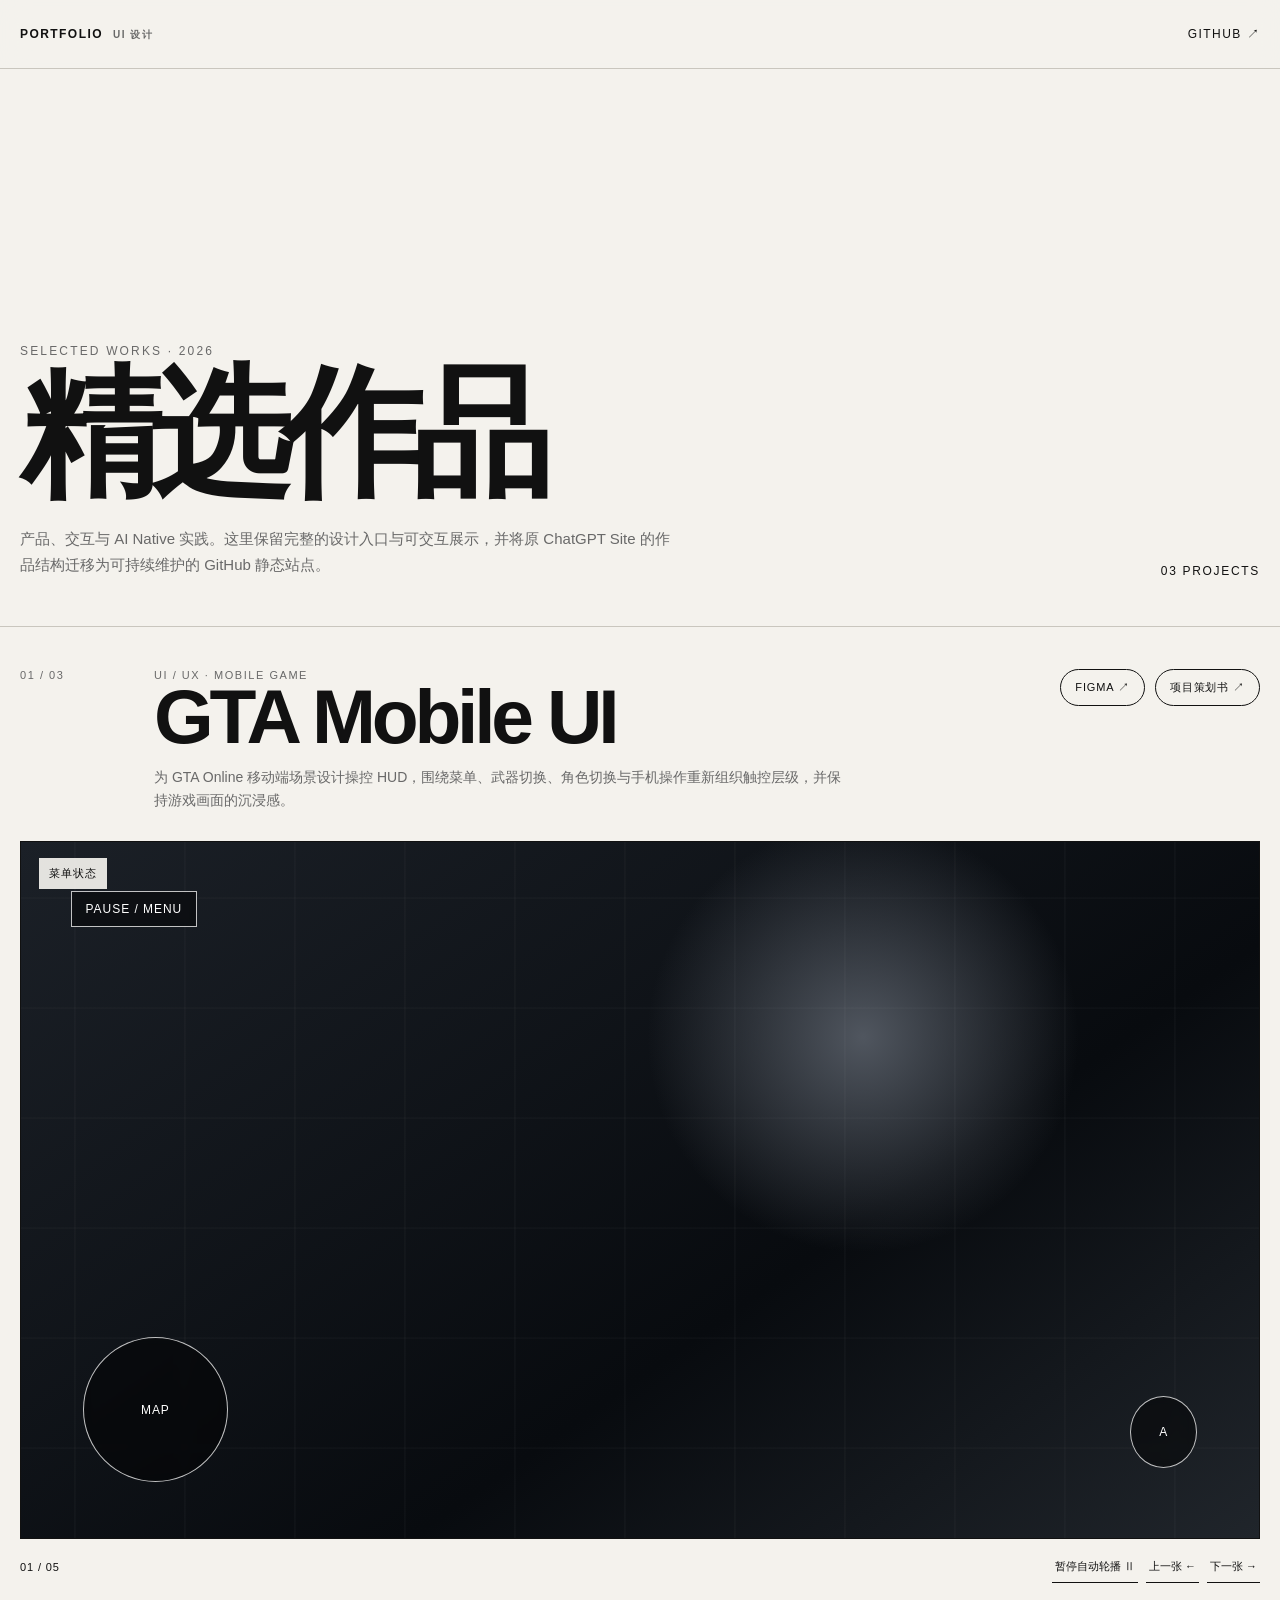
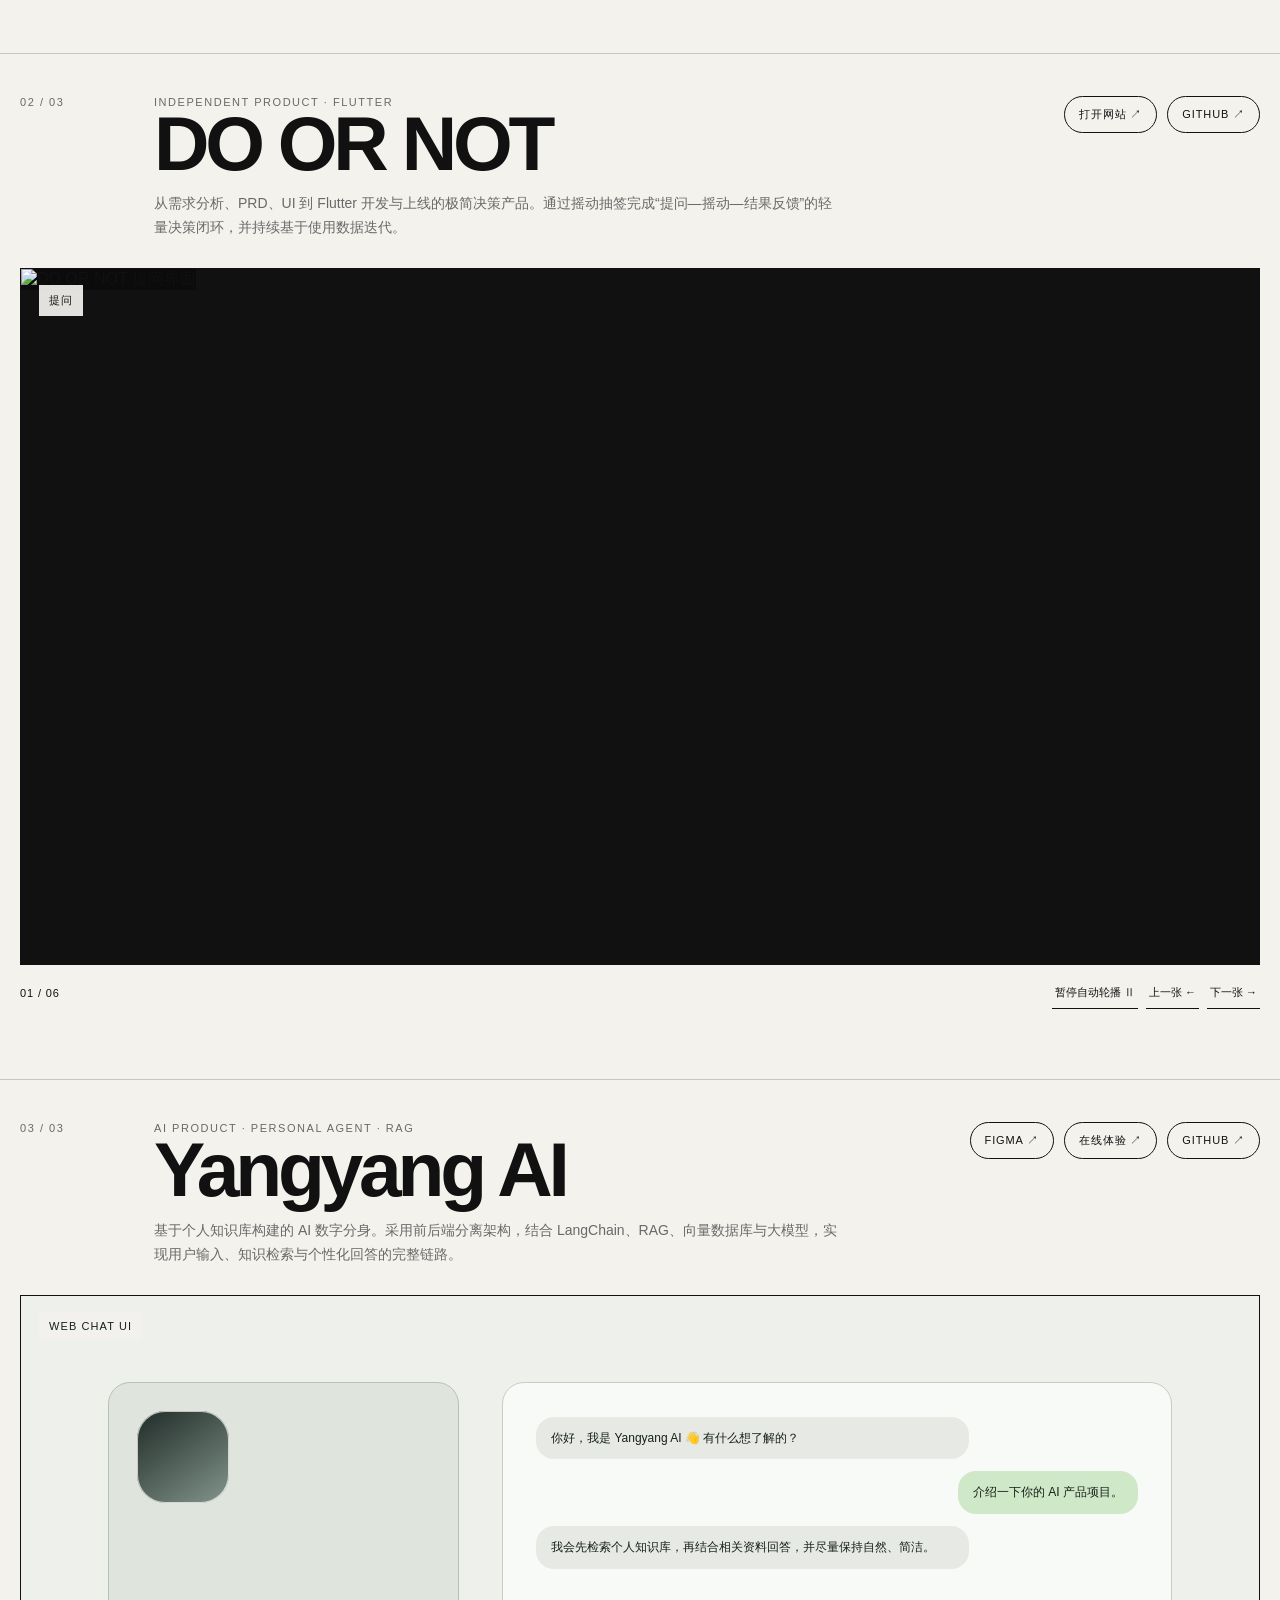
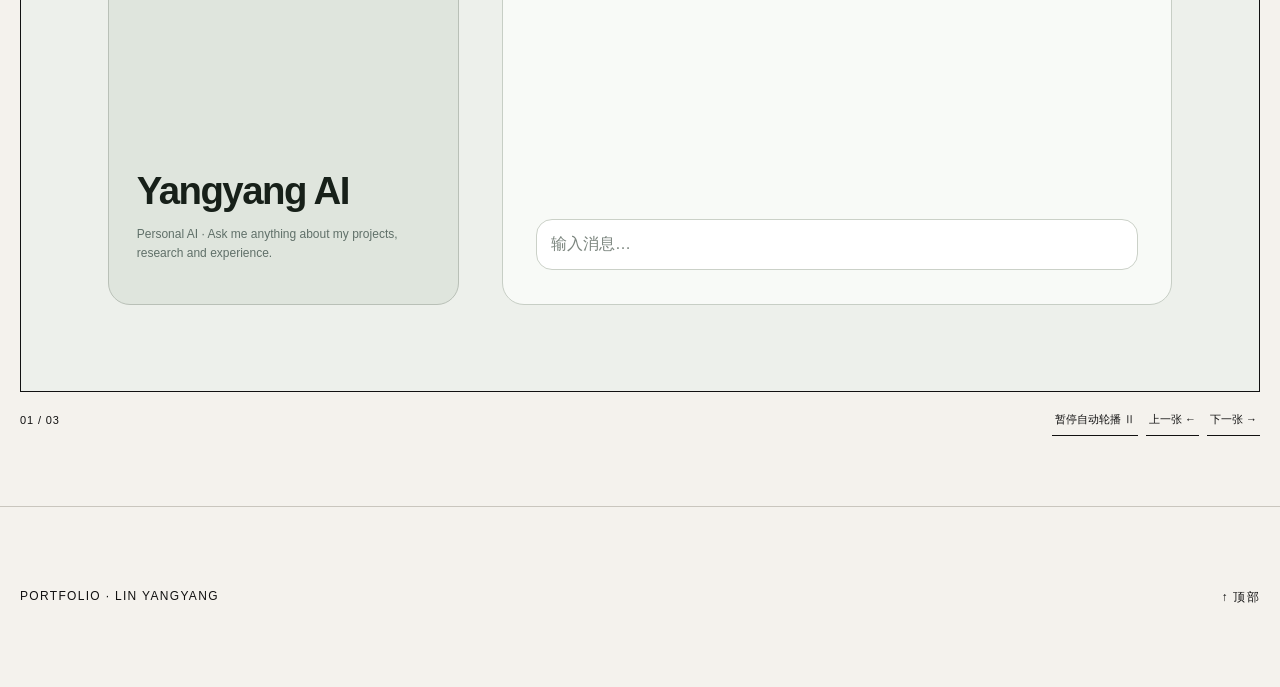
==== selected-works/index.html @ e151fc51 "Add GitHub-hosted selected works portfolio" ====
<!doctype html>
<html lang="zh-CN">
<head>
  <meta charset="utf-8">
  <meta name="viewport" content="width=device-width,initial-scale=1">
  <meta name="description" content="林扬洋的 UI / AI 产品设计作品集：GTA Mobile UI、DO OR NOT、Yangyang AI。">
  <title>Selected Works · 林扬洋</title>
  <style>
    :root{--paper:#f4f2ed;--ink:#111;--muted:#696969;--line:#c9c6be;--soft:#e9e6df;--max:1440px}
    *{box-sizing:border-box}
    html{scroll-behavior:smooth}
    body{margin:0;background:var(--paper);color:var(--ink);font-family:Arial,"PingFang SC","Microsoft YaHei",sans-serif;-webkit-font-smoothing:antialiased}
    a{color:inherit;text-decoration:none}
    button{font:inherit;color:inherit}
    .wrap{width:min(calc(100% - 40px),var(--max));margin:auto}
    header{position:sticky;top:0;z-index:20;background:rgba(244,242,237,.92);backdrop-filter:blur(14px);border-bottom:1px solid var(--line)}
    .nav{height:68px;display:flex;align-items:center;justify-content:space-between;gap:20px;font-size:12px;letter-spacing:.12em;text-transform:uppercase}
    .brand{display:flex;align-items:baseline;gap:10px;font-weight:800}.brand small{font-size:10px;color:var(--muted);font-weight:600}
    .nav a:hover{text-decoration:underline;text-underline-offset:4px}
    .hero{min-height:62vh;display:grid;align-content:end;padding:70px 0 48px;border-bottom:1px solid var(--line)}
    .kicker{font-size:12px;letter-spacing:.18em;text-transform:uppercase;color:var(--muted);margin-bottom:18px}
    h1{font-size:clamp(58px,11vw,168px);line-height:.82;letter-spacing:-.075em;margin:0;font-weight:700}
    .hero-row{display:flex;justify-content:space-between;align-items:end;gap:30px;margin-top:34px}
    .hero-row p{max-width:650px;margin:0;color:var(--muted);font-size:15px;line-height:1.75}
    .hero-count{font-size:12px;letter-spacing:.14em;white-space:nowrap}
    .project{padding:42px 0 70px;border-bottom:1px solid var(--line)}
    .meta{display:grid;grid-template-columns:110px 1fr auto;gap:24px;align-items:start;margin-bottom:28px}
    .num,.tagline{font-size:11px;letter-spacing:.14em;text-transform:uppercase;color:var(--muted)}
    .title h2{font-size:clamp(42px,6vw,92px);line-height:.92;letter-spacing:-.055em;margin:0 0 14px}
    .title p{max-width:690px;margin:0;color:var(--muted);line-height:1.7;font-size:14px}
    .links{display:flex;gap:10px;flex-wrap:wrap;justify-content:flex-end}
    .pill{border:1px solid var(--ink);padding:10px 14px;border-radius:999px;font-size:11px;letter-spacing:.08em;text-transform:uppercase;transition:.2s}
    .pill:hover{background:var(--ink);color:var(--paper);transform:translateY(-1px)}
    .gallery{position:relative;background:#111;overflow:hidden;aspect-ratio:16/9;border:1px solid #111}
    .slides{height:100%}
    .slide{position:absolute;inset:0;opacity:0;pointer-events:none;transition:opacity .45s ease}
    .slide.active{opacity:1;pointer-events:auto}
    .slide img{width:100%;height:100%;object-fit:contain;background:#0b0b0b}
    .caption{position:absolute;left:18px;top:16px;z-index:3;padding:8px 10px;background:rgba(244,242,237,.93);font-size:11px;letter-spacing:.1em;text-transform:uppercase}
    .controls{display:grid;grid-template-columns:1fr auto auto auto;gap:8px;align-items:center;margin-top:12px;font-size:11px;text-transform:uppercase;letter-spacing:.08em}
    .controls button{border:0;border-bottom:1px solid var(--ink);background:transparent;padding:8px 3px;cursor:pointer}
    .controls button:hover{opacity:.55}
    .counter{font-variant-numeric:tabular-nums}
    .mock{height:100%;position:relative;overflow:hidden}
    .gta{background:radial-gradient(circle at 68% 28%,#50565f 0,transparent 22%),linear-gradient(145deg,#1b2027,#080b0f 62%,#20252b)}
    .gta:before{content:"";position:absolute;inset:0;background:linear-gradient(90deg,transparent 48%,rgba(255,255,255,.04) 49%,transparent 50%),linear-gradient(0deg,transparent 48%,rgba(255,255,255,.03) 49%,transparent 50%);background-size:110px 110px}
    .hud{position:absolute;border:1px solid rgba(255,255,255,.75);color:white;background:rgba(0,0,0,.45);backdrop-filter:blur(4px);font-size:12px;letter-spacing:.08em}
    .hud.top{top:7%;left:4%;padding:10px 14px}.hud.map{left:5%;bottom:8%;width:145px;height:145px;border-radius:50%;display:grid;place-items:center}.hud.action{right:5%;bottom:10%;padding:28px;border-radius:50%}.hud.weapon{right:7%;top:9%;padding:12px 18px}.hud.center{left:50%;top:50%;transform:translate(-50%,-50%);padding:12px 18px}
    .ai{background:#edf0eb;color:#172019;padding:7%;display:grid;grid-template-columns:33% 1fr;gap:4%}
    .ai-panel{background:#dfe5dd;border:1px solid #b9c0b7;border-radius:22px;padding:8%;display:flex;flex-direction:column;justify-content:space-between}
    .avatar{width:92px;height:92px;border-radius:28px;background:linear-gradient(145deg,#202b27,#82958c);box-shadow:inset 0 0 0 1px rgba(255,255,255,.7)}
    .ai-panel strong{font-size:clamp(24px,3vw,54px);letter-spacing:-.04em}.ai-panel p{font-size:12px;line-height:1.6;color:#607069}
    .chat{background:#f8faf7;border:1px solid #c7cec5;border-radius:22px;padding:5%;display:flex;flex-direction:column;gap:12px}
    .bubble{max-width:72%;padding:12px 15px;border-radius:18px;font-size:12px;line-height:1.55}.bubble.user{align-self:flex-end;background:#cfe8c8}.bubble.bot{background:#e6e9e4}.input{margin-top:auto;border:1px solid #cbd1c8;border-radius:16px;padding:14px;color:#7b857e;background:white}
    footer{min-height:180px;display:flex;align-items:flex-end;padding:42px 0;font-size:12px;letter-spacing:.11em;text-transform:uppercase}
    footer .wrap{display:flex;justify-content:space-between;gap:20px}
    @media(max-width:800px){.hero{min-height:50vh}.hero-row{display:block}.hero-count{margin-top:24px}.meta{grid-template-columns:1fr}.links{justify-content:flex-start}.gallery{aspect-ratio:4/3}.controls{grid-template-columns:1fr auto auto}.controls .pause{grid-column:1/-1;text-align:left;width:max-content}.ai{grid-template-columns:1fr;padding:5%}.ai-panel{display:none}.nav{height:58px}}
  </style>
</head>
<body id="top">
<header><div class="wrap nav"><a class="brand" href="#top">PORTFOLIO <small>UI 设计</small></a><a href="https://github.com/tpos8" target="_blank" rel="noreferrer">GitHub ↗</a></div></header>

<main>
  <section class="hero"><div class="wrap">
    <div class="kicker">Selected works · 2026</div>
    <h1>精选作品</h1>
    <div class="hero-row"><p>产品、交互与 AI Native 实践。这里保留完整的设计入口与可交互展示，并将原 ChatGPT Site 的作品结构迁移为可持续维护的 GitHub 静态站点。</p><div class="hero-count">03 PROJECTS</div></div>
  </div></section>

  <section class="project" id="gta"><div class="wrap">
    <div class="meta">
      <div class="num">01 / 03</div>
      <div class="title"><div class="tagline">UI / UX · Mobile Game</div><h2>GTA Mobile UI</h2><p>为 GTA Online 移动端场景设计操控 HUD，围绕菜单、武器切换、角色切换与手机操作重新组织触控层级，并保持游戏画面的沉浸感。</p></div>
      <div class="links"><a class="pill" href="https://www.figma.com/design/OtODOUWWGoPyWtQyc0aTss/GTA-Mobile-UI?node-id=0-1&t=m0EOq9WrAOffAzNg-1" target="_blank" rel="noreferrer">Figma ↗</a><a class="pill" href="https://pcndzct0yyil.feishu.cn/wiki/UkcYweTLZi0NK5ky22rcD5VunCh?from=from_copylink" target="_blank" rel="noreferrer">项目策划书 ↗</a></div>
    </div>
    <div class="carousel" data-carousel>
      <div class="gallery"><div class="slides">
        <div class="slide active"><div class="mock gta"><span class="caption">菜单状态</span><div class="hud top">PAUSE / MENU</div><div class="hud map">MAP</div><div class="hud action">A</div></div></div>
        <div class="slide"><div class="mock gta"><span class="caption">武器切换</span><div class="hud weapon">WEAPON WHEEL</div><div class="hud center">SELECT / SWIPE</div><div class="hud map">MAP</div></div></div>
        <div class="slide"><div class="mock gta"><span class="caption">角色切换</span><div class="hud top">CHARACTER</div><div class="hud center">HOLD & SWITCH</div><div class="hud action">↻</div></div></div>
        <div class="slide"><div class="mock gta"><span class="caption">手机界面</span><div class="hud top">PHONE</div><div class="hud center">CONTACTS · MAP · JOBS</div><div class="hud action">×</div></div></div>
        <div class="slide"><div class="mock gta"><span class="caption">HUD 总览</span><div class="hud top">ONLINE</div><div class="hud weapon">AMMO 30 / 120</div><div class="hud map">CITY</div><div class="hud action">ENTER</div></div></div>
      </div></div>
      <div class="controls"><span class="counter">01 / 05</span><button class="pause" type="button">暂停自动轮播 Ⅱ</button><button class="prev" type="button">上一张 ←</button><button class="next" type="button">下一张 →</button></div>
    </div>
  </div></section>

  <section class="project" id="do"><div class="wrap">
    <div class="meta">
      <div class="num">02 / 03</div>
      <div class="title"><div class="tagline">Independent Product · Flutter</div><h2>DO OR NOT</h2><p>从需求分析、PRD、UI 到 Flutter 开发与上线的极简决策产品。通过摇动抽签完成“提问—摇动—结果反馈”的轻量决策闭环，并持续基于使用数据迭代。</p></div>
      <div class="links"><a class="pill" href="https://do.smallorbit.cn" target="_blank" rel="noreferrer">打开网站 ↗</a><a class="pill" href="https://github.com/tpos8/do-or-not" target="_blank" rel="noreferrer">GitHub ↗</a></div>
    </div>
    <div class="carousel" data-carousel>
      <div class="gallery"><div class="slides">
        <div class="slide active"><span class="caption">提问</span><img src="https://raw.githubusercontent.com/tpos8/Do-or-not/main/assets/screenshots/question.jpg" alt="DO OR NOT 提问界面"></div>
        <div class="slide"><span class="caption">摇动</span><img src="https://raw.githubusercontent.com/tpos8/Do-or-not/main/assets/screenshots/shake.jpg" alt="DO OR NOT 摇动界面"></div>
        <div class="slide"><span class="caption">结果</span><img src="https://raw.githubusercontent.com/tpos8/Do-or-not/main/assets/screenshots/result.jpg" alt="DO OR NOT 结果界面"></div>
        <div class="slide"><span class="caption">启动页</span><img src="https://raw.githubusercontent.com/tpos8/Do-or-not/main/assets/screenshots/splash.png" alt="DO OR NOT 启动页"></div>
        <div class="slide"><span class="caption">新版首页</span><img src="https://raw.githubusercontent.com/tpos8/Do-or-not/main/assets/updates/home-preview.png" alt="DO OR NOT 新版首页"></div>
        <div class="slide"><span class="caption">洞察</span><img src="https://raw.githubusercontent.com/tpos8/Do-or-not/main/assets/updates/insight-preview.png" alt="DO OR NOT 洞察页"></div>
      </div></div>
      <div class="controls"><span class="counter">01 / 06</span><button class="pause" type="button">暂停自动轮播 Ⅱ</button><button class="prev" type="button">上一张 ←</button><button class="next" type="button">下一张 →</button></div>
    </div>
  </div></section>

  <section class="project" id="yangyang"><div class="wrap">
    <div class="meta">
      <div class="num">03 / 03</div>
      <div class="title"><div class="tagline">AI Product · Personal Agent · RAG</div><h2>Yangyang AI</h2><p>基于个人知识库构建的 AI 数字分身。采用前后端分离架构，结合 LangChain、RAG、向量数据库与大模型，实现用户输入、知识检索与个性化回答的完整链路。</p></div>
      <div class="links"><a class="pill" href="https://www.figma.com/design/pZiTVfZwac7M7GK9zDtM3z/Yangyang-AI-%E2%80%94-Web-Chat-UI?node-id=5-2&t=UlyHuv3SF7xnYDcO-1" target="_blank" rel="noreferrer">Figma ↗</a><a class="pill" href="https://ai.smallorbit.cn/" target="_blank" rel="noreferrer">在线体验 ↗</a><a class="pill" href="https://github.com/tpos8/yangyang-ai-frontend" target="_blank" rel="noreferrer">GitHub ↗</a></div>
    </div>
    <div class="carousel" data-carousel>
      <div class="gallery"><div class="slides">
        <div class="slide active"><div class="mock ai"><span class="caption">Web Chat UI</span><div class="ai-panel"><div class="avatar"></div><div><strong>Yangyang AI</strong><p>Personal AI · Ask me anything about my projects, research and experience.</p></div></div><div class="chat"><div class="bubble bot">你好，我是 Yangyang AI 👋 有什么想了解的？</div><div class="bubble user">介绍一下你的 AI 产品项目。</div><div class="bubble bot">我会先检索个人知识库，再结合相关资料回答，并尽量保持自然、简洁。</div><div class="input">输入消息…</div></div></div></div>
        <div class="slide"><div class="mock ai"><span class="caption">RAG 检索</span><div class="ai-panel"><div class="avatar"></div><div><strong>Knowledge</strong><p>PDF · Markdown · Code · Resume · Research</p></div></div><div class="chat"><div class="bubble user">你做过哪些 Agent 项目？</div><div class="bubble bot">正在检索知识库中的项目经历与技术栈…</div><div class="bubble bot">已找到 LangGraph 多智能体小说系统、个人 RAG Agent 等相关内容。</div><div class="input">检索完成 · 3 chunks</div></div></div></div>
        <div class="slide"><div class="mock ai"><span class="caption">对话体验</span><div class="ai-panel"><div class="avatar"></div><div><strong>Context</strong><p>Frontend · FastAPI · Supabase · Chroma · LLM</p></div></div><div class="chat"><div class="bubble bot">回答会优先依据知识库，资料不足时明确说明，不编造个人经历。</div><div class="bubble user">为什么你适合 AI 产品经理？</div><div class="bubble bot">我会从产品、AI 技术理解、独立开发与科研验证四个维度回答。</div><div class="input">继续提问…</div></div></div></div>
      </div></div>
      <div class="controls"><span class="counter">01 / 03</span><button class="pause" type="button">暂停自动轮播 Ⅱ</button><button class="prev" type="button">上一张 ←</button><button class="next" type="button">下一张 →</button></div>
    </div>
  </div></section>
</main>

<footer><div class="wrap"><span>PORTFOLIO · LIN YANGYANG</span><a href="#top">↑ 顶部</a></div></footer>

<script>
document.querySelectorAll('[data-carousel]').forEach(function(root){
  var slides=[].slice.call(root.querySelectorAll('.slide')), current=0, playing=true, timer;
  var counter=root.querySelector('.counter'), pause=root.querySelector('.pause');
  function show(n){current=(n+slides.length)%slides.length;slides.forEach(function(s,i){s.classList.toggle('active',i===current)});counter.textContent=String(current+1).padStart(2,'0')+' / '+String(slides.length).padStart(2,'0')}
  function start(){clearInterval(timer);if(playing)timer=setInterval(function(){show(current+1)},4200)}
  root.querySelector('.prev').addEventListener('click',function(){show(current-1);start()});
  root.querySelector('.next').addEventListener('click',function(){show(current+1);start()});
  pause.addEventListener('click',function(){playing=!playing;pause.textContent=playing?'暂停自动轮播 Ⅱ':'继续自动轮播 ▶';start()});
  start();
});
</script>
</body>
</html>
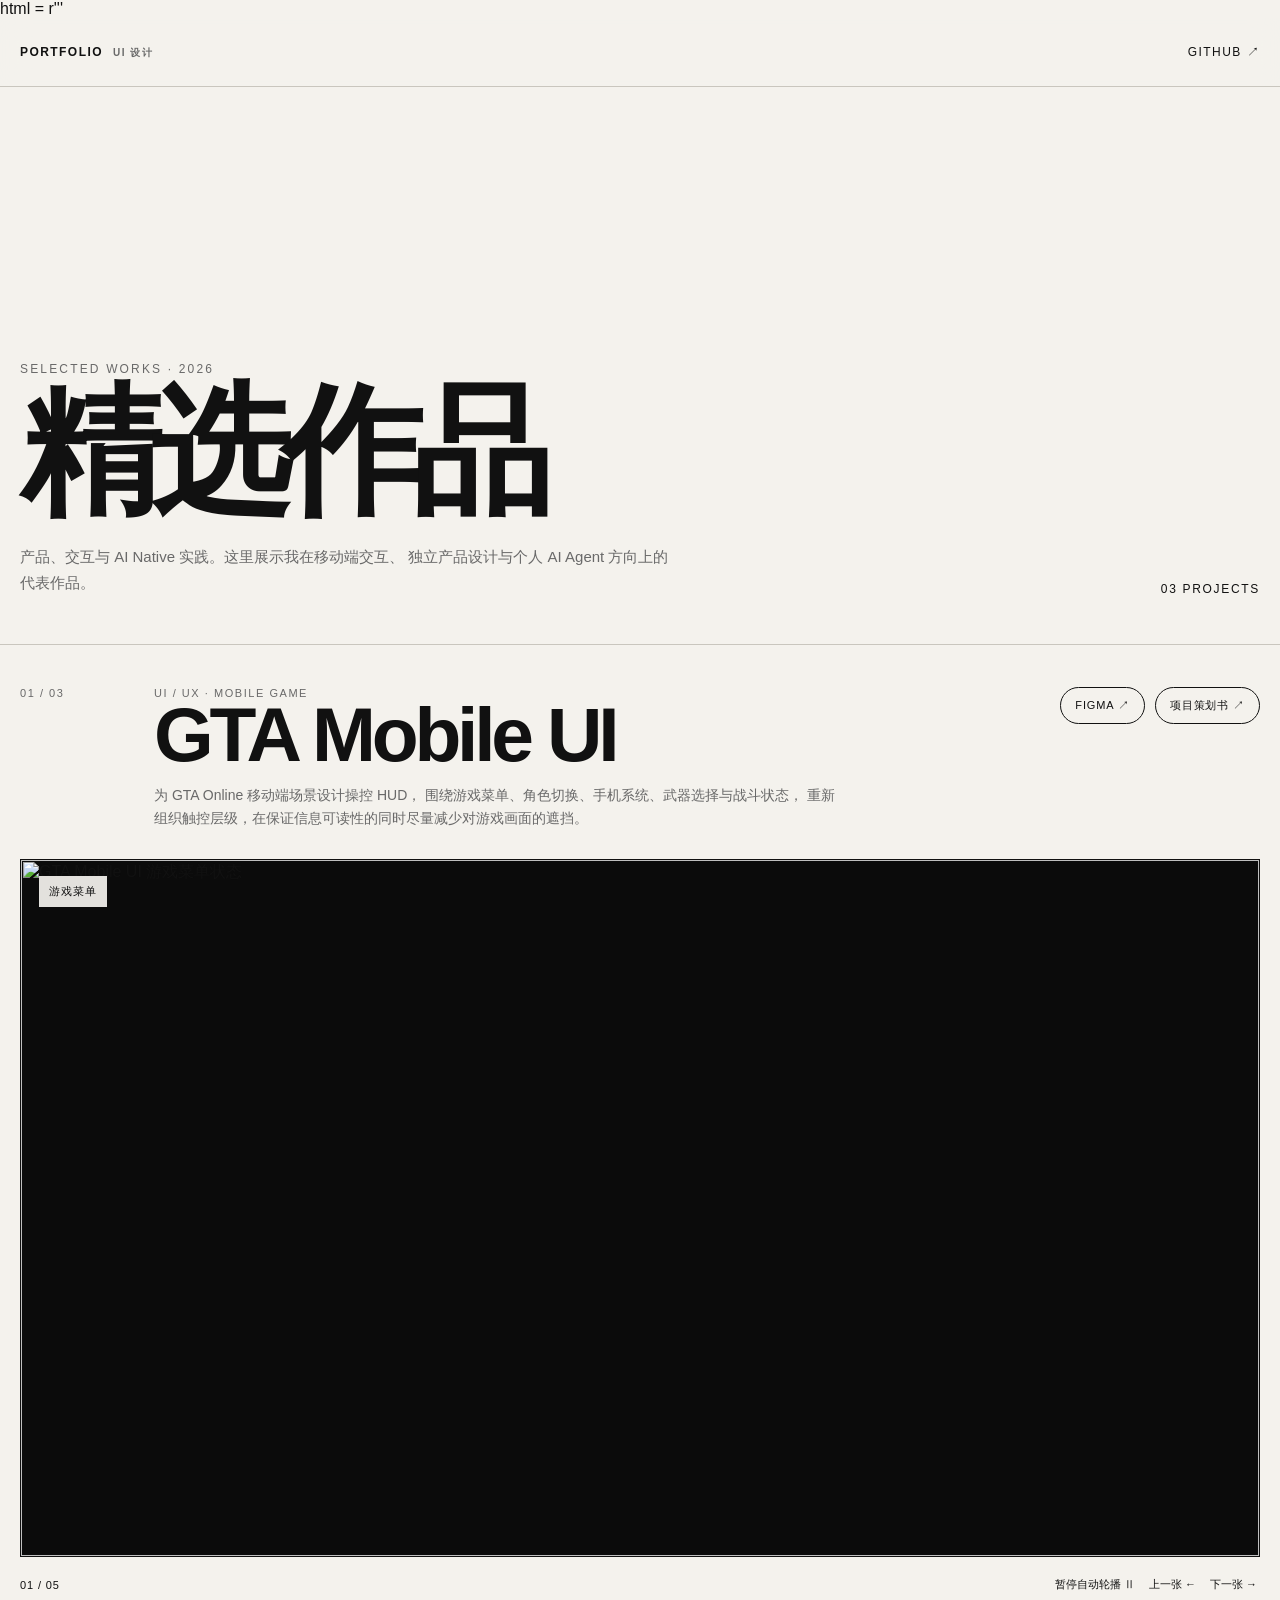
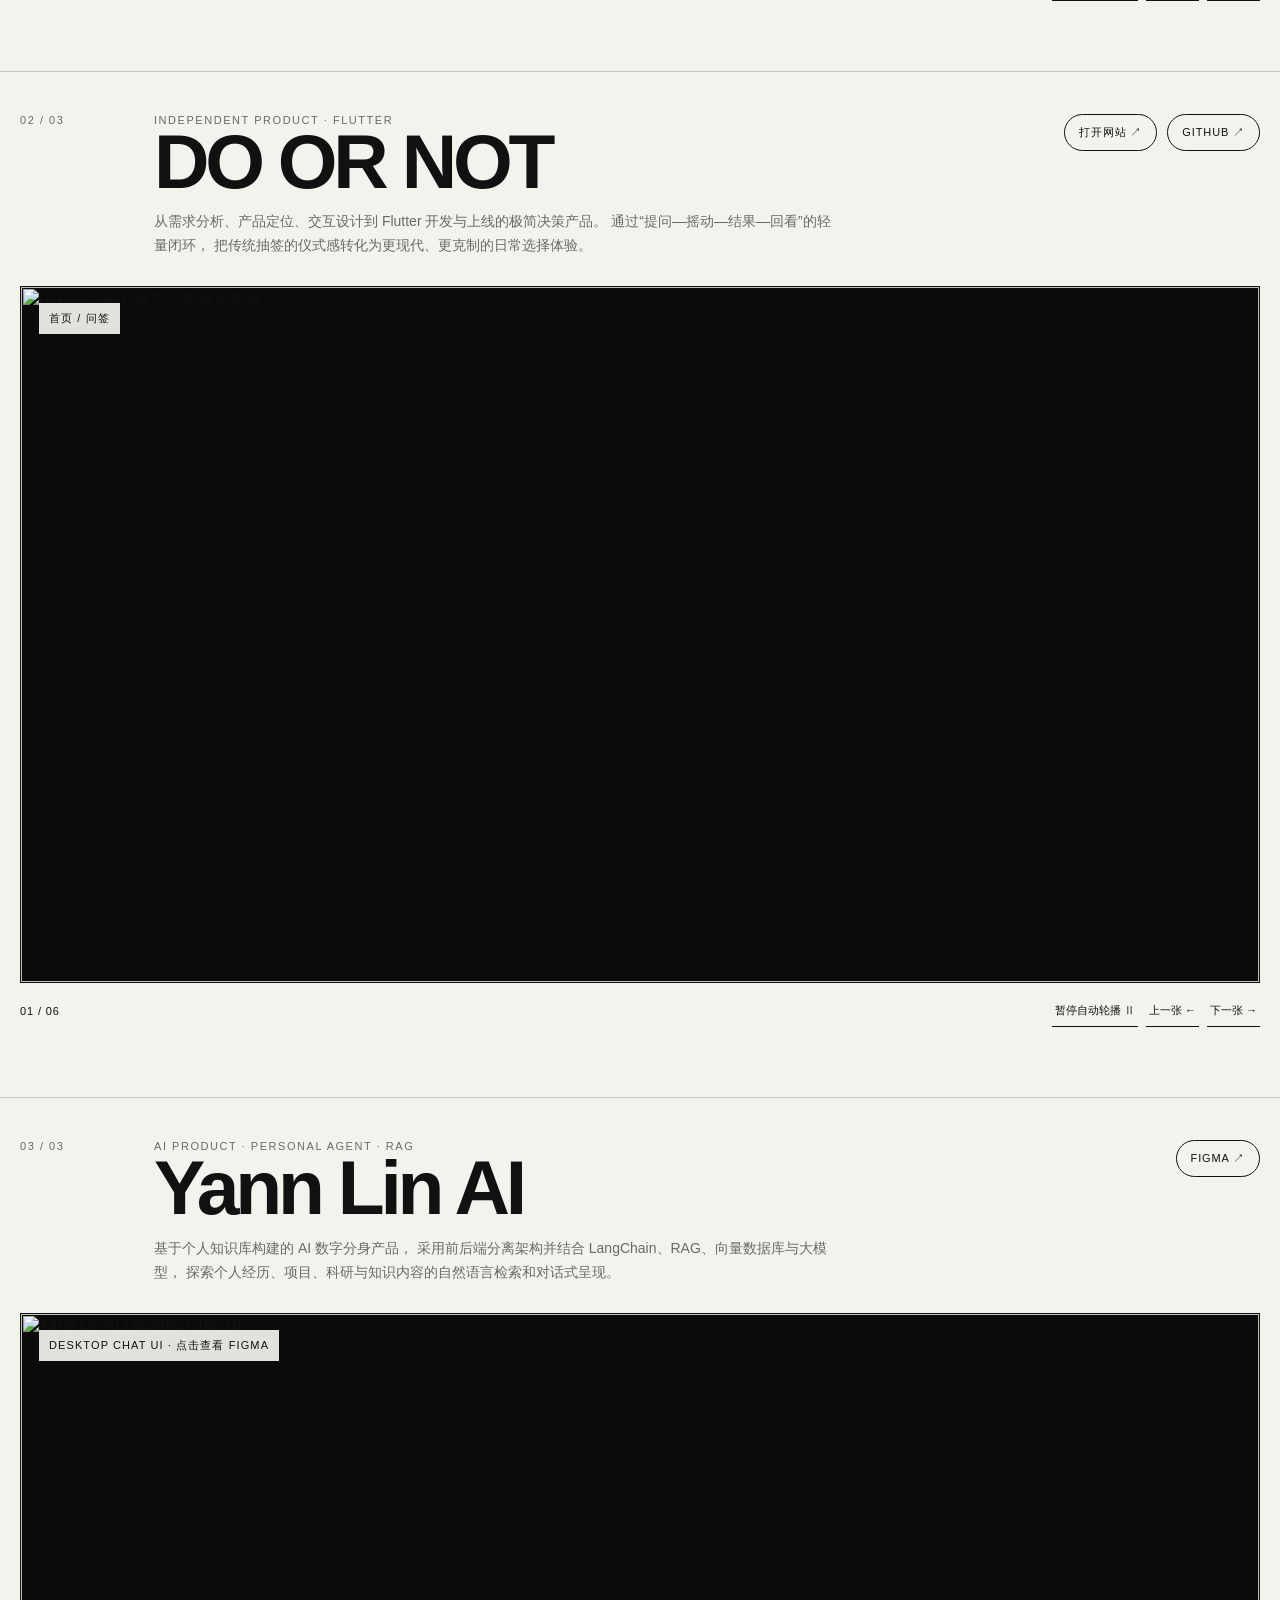
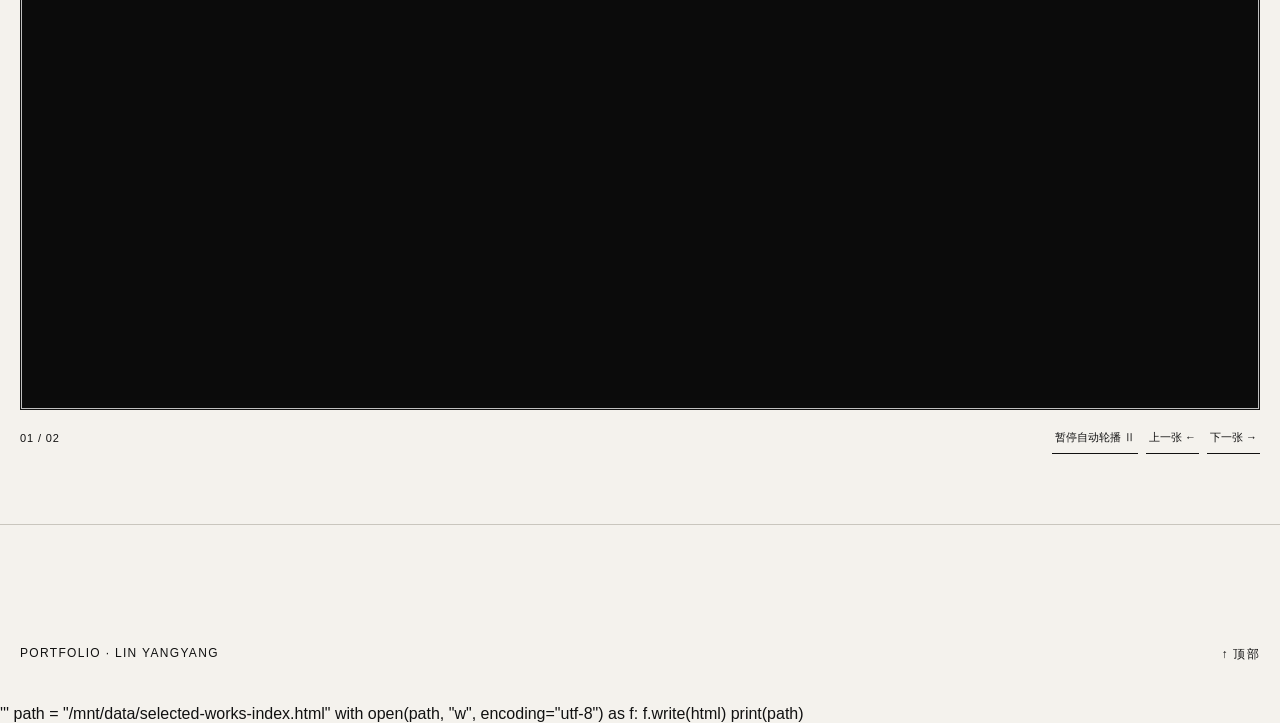
==== commit 9310eb10: "Update index.html" ====
--- a/selected-works/index.html
+++ b/selected-works/index.html
@@ -1,139 +1,771 @@
-<!doctype html>
+html = r'''<!doctype html>
 <html lang="zh-CN">
 <head>
   <meta charset="utf-8">
   <meta name="viewport" content="width=device-width,initial-scale=1">
-  <meta name="description" content="林扬洋的 UI / AI 产品设计作品集：GTA Mobile UI、DO OR NOT、Yangyang AI。">
+  <meta
+    name="description"
+    content="林扬洋的 UI / AI 产品设计作品集：GTA Mobile UI、DO OR NOT、Yann Lin AI。"
+  >
+  <meta name="theme-color" content="#f4f2ed">
   <title>Selected Works · 林扬洋</title>
+
   <style>
-    :root{--paper:#f4f2ed;--ink:#111;--muted:#696969;--line:#c9c6be;--soft:#e9e6df;--max:1440px}
-    *{box-sizing:border-box}
-    html{scroll-behavior:smooth}
-    body{margin:0;background:var(--paper);color:var(--ink);font-family:Arial,"PingFang SC","Microsoft YaHei",sans-serif;-webkit-font-smoothing:antialiased}
-    a{color:inherit;text-decoration:none}
-    button{font:inherit;color:inherit}
-    .wrap{width:min(calc(100% - 40px),var(--max));margin:auto}
-    header{position:sticky;top:0;z-index:20;background:rgba(244,242,237,.92);backdrop-filter:blur(14px);border-bottom:1px solid var(--line)}
-    .nav{height:68px;display:flex;align-items:center;justify-content:space-between;gap:20px;font-size:12px;letter-spacing:.12em;text-transform:uppercase}
-    .brand{display:flex;align-items:baseline;gap:10px;font-weight:800}.brand small{font-size:10px;color:var(--muted);font-weight:600}
-    .nav a:hover{text-decoration:underline;text-underline-offset:4px}
-    .hero{min-height:62vh;display:grid;align-content:end;padding:70px 0 48px;border-bottom:1px solid var(--line)}
-    .kicker{font-size:12px;letter-spacing:.18em;text-transform:uppercase;color:var(--muted);margin-bottom:18px}
-    h1{font-size:clamp(58px,11vw,168px);line-height:.82;letter-spacing:-.075em;margin:0;font-weight:700}
-    .hero-row{display:flex;justify-content:space-between;align-items:end;gap:30px;margin-top:34px}
-    .hero-row p{max-width:650px;margin:0;color:var(--muted);font-size:15px;line-height:1.75}
-    .hero-count{font-size:12px;letter-spacing:.14em;white-space:nowrap}
-    .project{padding:42px 0 70px;border-bottom:1px solid var(--line)}
-    .meta{display:grid;grid-template-columns:110px 1fr auto;gap:24px;align-items:start;margin-bottom:28px}
-    .num,.tagline{font-size:11px;letter-spacing:.14em;text-transform:uppercase;color:var(--muted)}
-    .title h2{font-size:clamp(42px,6vw,92px);line-height:.92;letter-spacing:-.055em;margin:0 0 14px}
-    .title p{max-width:690px;margin:0;color:var(--muted);line-height:1.7;font-size:14px}
-    .links{display:flex;gap:10px;flex-wrap:wrap;justify-content:flex-end}
-    .pill{border:1px solid var(--ink);padding:10px 14px;border-radius:999px;font-size:11px;letter-spacing:.08em;text-transform:uppercase;transition:.2s}
-    .pill:hover{background:var(--ink);color:var(--paper);transform:translateY(-1px)}
-    .gallery{position:relative;background:#111;overflow:hidden;aspect-ratio:16/9;border:1px solid #111}
-    .slides{height:100%}
-    .slide{position:absolute;inset:0;opacity:0;pointer-events:none;transition:opacity .45s ease}
-    .slide.active{opacity:1;pointer-events:auto}
-    .slide img{width:100%;height:100%;object-fit:contain;background:#0b0b0b}
-    .caption{position:absolute;left:18px;top:16px;z-index:3;padding:8px 10px;background:rgba(244,242,237,.93);font-size:11px;letter-spacing:.1em;text-transform:uppercase}
-    .controls{display:grid;grid-template-columns:1fr auto auto auto;gap:8px;align-items:center;margin-top:12px;font-size:11px;text-transform:uppercase;letter-spacing:.08em}
-    .controls button{border:0;border-bottom:1px solid var(--ink);background:transparent;padding:8px 3px;cursor:pointer}
-    .controls button:hover{opacity:.55}
-    .counter{font-variant-numeric:tabular-nums}
-    .mock{height:100%;position:relative;overflow:hidden}
-    .gta{background:radial-gradient(circle at 68% 28%,#50565f 0,transparent 22%),linear-gradient(145deg,#1b2027,#080b0f 62%,#20252b)}
-    .gta:before{content:"";position:absolute;inset:0;background:linear-gradient(90deg,transparent 48%,rgba(255,255,255,.04) 49%,transparent 50%),linear-gradient(0deg,transparent 48%,rgba(255,255,255,.03) 49%,transparent 50%);background-size:110px 110px}
-    .hud{position:absolute;border:1px solid rgba(255,255,255,.75);color:white;background:rgba(0,0,0,.45);backdrop-filter:blur(4px);font-size:12px;letter-spacing:.08em}
-    .hud.top{top:7%;left:4%;padding:10px 14px}.hud.map{left:5%;bottom:8%;width:145px;height:145px;border-radius:50%;display:grid;place-items:center}.hud.action{right:5%;bottom:10%;padding:28px;border-radius:50%}.hud.weapon{right:7%;top:9%;padding:12px 18px}.hud.center{left:50%;top:50%;transform:translate(-50%,-50%);padding:12px 18px}
-    .ai{background:#edf0eb;color:#172019;padding:7%;display:grid;grid-template-columns:33% 1fr;gap:4%}
-    .ai-panel{background:#dfe5dd;border:1px solid #b9c0b7;border-radius:22px;padding:8%;display:flex;flex-direction:column;justify-content:space-between}
-    .avatar{width:92px;height:92px;border-radius:28px;background:linear-gradient(145deg,#202b27,#82958c);box-shadow:inset 0 0 0 1px rgba(255,255,255,.7)}
-    .ai-panel strong{font-size:clamp(24px,3vw,54px);letter-spacing:-.04em}.ai-panel p{font-size:12px;line-height:1.6;color:#607069}
-    .chat{background:#f8faf7;border:1px solid #c7cec5;border-radius:22px;padding:5%;display:flex;flex-direction:column;gap:12px}
-    .bubble{max-width:72%;padding:12px 15px;border-radius:18px;font-size:12px;line-height:1.55}.bubble.user{align-self:flex-end;background:#cfe8c8}.bubble.bot{background:#e6e9e4}.input{margin-top:auto;border:1px solid #cbd1c8;border-radius:16px;padding:14px;color:#7b857e;background:white}
-    footer{min-height:180px;display:flex;align-items:flex-end;padding:42px 0;font-size:12px;letter-spacing:.11em;text-transform:uppercase}
-    footer .wrap{display:flex;justify-content:space-between;gap:20px}
-    @media(max-width:800px){.hero{min-height:50vh}.hero-row{display:block}.hero-count{margin-top:24px}.meta{grid-template-columns:1fr}.links{justify-content:flex-start}.gallery{aspect-ratio:4/3}.controls{grid-template-columns:1fr auto auto}.controls .pause{grid-column:1/-1;text-align:left;width:max-content}.ai{grid-template-columns:1fr;padding:5%}.ai-panel{display:none}.nav{height:58px}}
+    :root {
+      --paper: #f4f2ed;
+      --ink: #111111;
+      --muted: #696969;
+      --line: #c9c6be;
+      --soft: #e9e6df;
+      --max: 1440px;
+    }
+
+    * {
+      box-sizing: border-box;
+    }
+
+    html {
+      scroll-behavior: smooth;
+    }
+
+    body {
+      margin: 0;
+      color: var(--ink);
+      background: var(--paper);
+      font-family:
+        Arial,
+        "PingFang SC",
+        "Hiragino Sans GB",
+        "Microsoft YaHei",
+        sans-serif;
+      -webkit-font-smoothing: antialiased;
+    }
+
+    a {
+      color: inherit;
+      text-decoration: none;
+    }
+
+    button {
+      color: inherit;
+      font: inherit;
+    }
+
+    img {
+      display: block;
+      max-width: 100%;
+    }
+
+    .wrap {
+      width: min(calc(100% - 40px), var(--max));
+      margin: 0 auto;
+    }
+
+    header {
+      position: sticky;
+      top: 0;
+      z-index: 20;
+      border-bottom: 1px solid var(--line);
+      background: rgba(244, 242, 237, 0.92);
+      backdrop-filter: blur(14px);
+    }
+
+    .nav {
+      display: flex;
+      align-items: center;
+      justify-content: space-between;
+      gap: 20px;
+      height: 68px;
+      font-size: 12px;
+      letter-spacing: 0.12em;
+      text-transform: uppercase;
+    }
+
+    .brand {
+      display: flex;
+      align-items: baseline;
+      gap: 10px;
+      font-weight: 800;
+    }
+
+    .brand small {
+      color: var(--muted);
+      font-size: 10px;
+      font-weight: 600;
+    }
+
+    .nav a:hover {
+      text-decoration: underline;
+      text-underline-offset: 4px;
+    }
+
+    .hero {
+      display: grid;
+      align-content: end;
+      min-height: 62vh;
+      padding: 70px 0 48px;
+      border-bottom: 1px solid var(--line);
+    }
+
+    .kicker {
+      margin-bottom: 18px;
+      color: var(--muted);
+      font-size: 12px;
+      letter-spacing: 0.18em;
+      text-transform: uppercase;
+    }
+
+    h1 {
+      margin: 0;
+      font-size: clamp(58px, 11vw, 168px);
+      font-weight: 700;
+      line-height: 0.82;
+      letter-spacing: -0.075em;
+    }
+
+    .hero-row {
+      display: flex;
+      align-items: end;
+      justify-content: space-between;
+      gap: 30px;
+      margin-top: 34px;
+    }
+
+    .hero-row p {
+      max-width: 650px;
+      margin: 0;
+      color: var(--muted);
+      font-size: 15px;
+      line-height: 1.75;
+    }
+
+    .hero-count {
+      white-space: nowrap;
+      font-size: 12px;
+      letter-spacing: 0.14em;
+    }
+
+    .project {
+      padding: 42px 0 70px;
+      border-bottom: 1px solid var(--line);
+    }
+
+    .meta {
+      display: grid;
+      grid-template-columns: 110px 1fr auto;
+      align-items: start;
+      gap: 24px;
+      margin-bottom: 28px;
+    }
+
+    .num,
+    .tagline {
+      color: var(--muted);
+      font-size: 11px;
+      letter-spacing: 0.14em;
+      text-transform: uppercase;
+    }
+
+    .title h2 {
+      margin: 0 0 14px;
+      font-size: clamp(42px, 6vw, 92px);
+      line-height: 0.92;
+      letter-spacing: -0.055em;
+    }
+
+    .title p {
+      max-width: 690px;
+      margin: 0;
+      color: var(--muted);
+      font-size: 14px;
+      line-height: 1.7;
+    }
+
+    .links {
+      display: flex;
+      flex-wrap: wrap;
+      justify-content: flex-end;
+      gap: 10px;
+    }
+
+    .pill {
+      padding: 10px 14px;
+      border: 1px solid var(--ink);
+      border-radius: 999px;
+      font-size: 11px;
+      letter-spacing: 0.08em;
+      text-transform: uppercase;
+      transition:
+        transform 0.2s ease,
+        color 0.2s ease,
+        background 0.2s ease;
+    }
+
+    .pill:hover {
+      color: var(--paper);
+      background: var(--ink);
+      transform: translateY(-1px);
+    }
+
+    .gallery {
+      position: relative;
+      overflow: hidden;
+      aspect-ratio: 16 / 9;
+      border: 1px solid #111;
+      background: #111;
+    }
+
+    .slides {
+      position: relative;
+      height: 100%;
+    }
+
+    .slide {
+      position: absolute;
+      inset: 0;
+      opacity: 0;
+      pointer-events: none;
+      transition: opacity 0.45s ease;
+    }
+
+    .slide.active {
+      opacity: 1;
+      pointer-events: auto;
+    }
+
+    .slide img {
+      width: 100%;
+      height: 100%;
+      object-fit: contain;
+      background: #0b0b0b;
+    }
+
+    .slide-link {
+      display: block;
+      width: 100%;
+      height: 100%;
+      cursor: pointer;
+    }
+
+    .slide-link img {
+      transition: transform 0.35s ease;
+    }
+
+    .slide-link:hover img {
+      transform: scale(1.01);
+    }
+
+    .caption {
+      position: absolute;
+      top: 16px;
+      left: 18px;
+      z-index: 3;
+      padding: 8px 10px;
+      background: rgba(244, 242, 237, 0.93);
+      font-size: 11px;
+      letter-spacing: 0.1em;
+      text-transform: uppercase;
+      pointer-events: none;
+    }
+
+    .controls {
+      display: grid;
+      grid-template-columns: 1fr auto auto auto;
+      align-items: center;
+      gap: 8px;
+      margin-top: 12px;
+      font-size: 11px;
+      letter-spacing: 0.08em;
+      text-transform: uppercase;
+    }
+
+    .controls button {
+      padding: 8px 3px;
+      border: 0;
+      border-bottom: 1px solid var(--ink);
+      background: transparent;
+      cursor: pointer;
+    }
+
+    .controls button:hover {
+      opacity: 0.55;
+    }
+
+    .counter {
+      font-variant-numeric: tabular-nums;
+    }
+
+    footer {
+      display: flex;
+      align-items: flex-end;
+      min-height: 180px;
+      padding: 42px 0;
+      font-size: 12px;
+      letter-spacing: 0.11em;
+      text-transform: uppercase;
+    }
+
+    footer .wrap {
+      display: flex;
+      justify-content: space-between;
+      gap: 20px;
+    }
+
+    @media (max-width: 800px) {
+      .nav {
+        height: 58px;
+      }
+
+      .hero {
+        min-height: 50vh;
+      }
+
+      .hero-row {
+        display: block;
+      }
+
+      .hero-count {
+        margin-top: 24px;
+      }
+
+      .meta {
+        grid-template-columns: 1fr;
+      }
+
+      .links {
+        justify-content: flex-start;
+      }
+
+      .gallery {
+        aspect-ratio: 4 / 3;
+      }
+
+      .controls {
+        grid-template-columns: 1fr auto auto;
+      }
+
+      .controls .pause {
+        grid-column: 1 / -1;
+        width: max-content;
+        text-align: left;
+      }
+    }
   </style>
 </head>
+
 <body id="top">
-<header><div class="wrap nav"><a class="brand" href="#top">PORTFOLIO <small>UI 设计</small></a><a href="https://github.com/tpos8" target="_blank" rel="noreferrer">GitHub ↗</a></div></header>
-
-<main>
-  <section class="hero"><div class="wrap">
-    <div class="kicker">Selected works · 2026</div>
-    <h1>精选作品</h1>
-    <div class="hero-row"><p>产品、交互与 AI Native 实践。这里保留完整的设计入口与可交互展示，并将原 ChatGPT Site 的作品结构迁移为可持续维护的 GitHub 静态站点。</p><div class="hero-count">03 PROJECTS</div></div>
-  </div></section>
-
-  <section class="project" id="gta"><div class="wrap">
-    <div class="meta">
-      <div class="num">01 / 03</div>
-      <div class="title"><div class="tagline">UI / UX · Mobile Game</div><h2>GTA Mobile UI</h2><p>为 GTA Online 移动端场景设计操控 HUD，围绕菜单、武器切换、角色切换与手机操作重新组织触控层级，并保持游戏画面的沉浸感。</p></div>
-      <div class="links"><a class="pill" href="https://www.figma.com/design/OtODOUWWGoPyWtQyc0aTss/GTA-Mobile-UI?node-id=0-1&t=m0EOq9WrAOffAzNg-1" target="_blank" rel="noreferrer">Figma ↗</a><a class="pill" href="https://pcndzct0yyil.feishu.cn/wiki/UkcYweTLZi0NK5ky22rcD5VunCh?from=from_copylink" target="_blank" rel="noreferrer">项目策划书 ↗</a></div>
+  <header>
+    <div class="wrap nav">
+      <a class="brand" href="#top">
+        PORTFOLIO
+        <small>UI 设计</small>
+      </a>
+
+      <a
+        href="https://github.com/tpos8"
+        target="_blank"
+        rel="noreferrer"
+      >
+        GitHub ↗
+      </a>
     </div>
-    <div class="carousel" data-carousel>
-      <div class="gallery"><div class="slides">
-        <div class="slide active"><div class="mock gta"><span class="caption">菜单状态</span><div class="hud top">PAUSE / MENU</div><div class="hud map">MAP</div><div class="hud action">A</div></div></div>
-        <div class="slide"><div class="mock gta"><span class="caption">武器切换</span><div class="hud weapon">WEAPON WHEEL</div><div class="hud center">SELECT / SWIPE</div><div class="hud map">MAP</div></div></div>
-        <div class="slide"><div class="mock gta"><span class="caption">角色切换</span><div class="hud top">CHARACTER</div><div class="hud center">HOLD & SWITCH</div><div class="hud action">↻</div></div></div>
-        <div class="slide"><div class="mock gta"><span class="caption">手机界面</span><div class="hud top">PHONE</div><div class="hud center">CONTACTS · MAP · JOBS</div><div class="hud action">×</div></div></div>
-        <div class="slide"><div class="mock gta"><span class="caption">HUD 总览</span><div class="hud top">ONLINE</div><div class="hud weapon">AMMO 30 / 120</div><div class="hud map">CITY</div><div class="hud action">ENTER</div></div></div>
-      </div></div>
-      <div class="controls"><span class="counter">01 / 05</span><button class="pause" type="button">暂停自动轮播 Ⅱ</button><button class="prev" type="button">上一张 ←</button><button class="next" type="button">下一张 →</button></div>
+  </header>
+
+  <main>
+    <section class="hero">
+      <div class="wrap">
+        <div class="kicker">Selected works · 2026</div>
+
+        <h1>精选作品</h1>
+
+        <div class="hero-row">
+          <p>
+            产品、交互与 AI Native 实践。这里展示我在移动端交互、
+            独立产品设计与个人 AI Agent 方向上的代表作品。
+          </p>
+
+          <div class="hero-count">03 PROJECTS</div>
+        </div>
+      </div>
+    </section>
+
+    <!-- 01 GTA MOBILE UI -->
+    <section class="project" id="gta">
+      <div class="wrap">
+        <div class="meta">
+          <div class="num">01 / 03</div>
+
+          <div class="title">
+            <div class="tagline">UI / UX · Mobile Game</div>
+
+            <h2>GTA Mobile UI</h2>
+
+            <p>
+              为 GTA Online 移动端场景设计操控 HUD，
+              围绕游戏菜单、角色切换、手机系统、武器选择与战斗状态，
+              重新组织触控层级，在保证信息可读性的同时尽量减少对游戏画面的遮挡。
+            </p>
+          </div>
+
+          <div class="links">
+            <a
+              class="pill"
+              href="https://www.figma.com/design/OtODOUWWGoPyWtQyc0aTss/GTA-Mobile-UI?node-id=0-1&t=m0EOq9WrAOffAzNg-1"
+              target="_blank"
+              rel="noreferrer"
+            >
+              Figma ↗
+            </a>
+
+            <a
+              class="pill"
+              href="https://pcndzct0yyil.feishu.cn/wiki/UkcYweTLZi0NK5ky22rcD5VunCh?from=from_copylink"
+              target="_blank"
+              rel="noreferrer"
+            >
+              项目策划书 ↗
+            </a>
+          </div>
+        </div>
+
+        <div class="carousel" data-carousel>
+          <div class="gallery">
+            <div class="slides">
+              <div class="slide active">
+                <span class="caption">游戏菜单</span>
+                <img
+                  src="assets/菜单状态.png"
+                  alt="GTA Mobile UI 游戏菜单状态"
+                >
+              </div>
+
+              <div class="slide">
+                <span class="caption">角色切换</span>
+                <img
+                  src="assets/角色切换状态.png"
+                  alt="GTA Mobile UI 角色切换状态"
+                >
+              </div>
+
+              <div class="slide">
+                <span class="caption">手机界面</span>
+                <img
+                  src="assets/手机状态.png"
+                  alt="GTA Mobile UI 手机界面"
+                >
+              </div>
+
+              <div class="slide">
+                <span class="caption">武器选择</span>
+                <img
+                  src="assets/武器切换状态.png"
+                  alt="GTA Mobile UI 武器选择界面"
+                >
+              </div>
+
+              <div class="slide">
+                <span class="caption">战斗状态</span>
+                <img
+                  src="assets/战斗状态.png"
+                  alt="GTA Mobile UI 战斗状态 HUD"
+                >
+              </div>
+            </div>
+          </div>
+
+          <div class="controls">
+            <span class="counter">01 / 05</span>
+            <button class="pause" type="button">
+              暂停自动轮播 Ⅱ
+            </button>
+            <button class="prev" type="button">
+              上一张 ←
+            </button>
+            <button class="next" type="button">
+              下一张 →
+            </button>
+          </div>
+        </div>
+      </div>
+    </section>
+
+    <!-- 02 DO OR NOT -->
+    <section class="project" id="do">
+      <div class="wrap">
+        <div class="meta">
+          <div class="num">02 / 03</div>
+
+          <div class="title">
+            <div class="tagline">Independent Product · Flutter</div>
+
+            <h2>DO OR NOT</h2>
+
+            <p>
+              从需求分析、产品定位、交互设计到 Flutter 开发与上线的极简决策产品。
+              通过“提问—摇动—结果—回看”的轻量闭环，
+              把传统抽签的仪式感转化为更现代、更克制的日常选择体验。
+            </p>
+          </div>
+
+          <div class="links">
+            <a
+              class="pill"
+              href="https://do.smallorbit.cn"
+              target="_blank"
+              rel="noreferrer"
+            >
+              打开网站 ↗
+            </a>
+
+            <a
+              class="pill"
+              href="https://github.com/tpos8/do-or-not"
+              target="_blank"
+              rel="noreferrer"
+            >
+              GitHub ↗
+            </a>
+          </div>
+        </div>
+
+        <div class="carousel" data-carousel>
+          <div class="gallery">
+            <div class="slides">
+              <div class="slide active">
+                <span class="caption">首页 / 问签</span>
+                <img
+                  src="assets/ChatGPT Image 2026年9月15日 21_24_31 (1).png"
+                  alt="DO OR NOT 首页问签展示海报"
+                >
+              </div>
+
+              <div class="slide">
+                <span class="caption">我的签册</span>
+                <img
+                  src="assets/ChatGPT Image 2026年9月15日 21_24_31 (2).png"
+                  alt="DO OR NOT 我的签册展示海报"
+                >
+              </div>
+
+              <div class="slide">
+                <span class="caption">洞察</span>
+                <img
+                  src="assets/ChatGPT Image 2026年9月15日 21_24_32 (3).png"
+                  alt="DO OR NOT 洞察展示海报"
+                >
+              </div>
+
+              <div class="slide">
+                <span class="caption">设置</span>
+                <img
+                  src="assets/ChatGPT Image 2026年9月15日 21_24_33 (4).png"
+                  alt="DO OR NOT 设置展示海报"
+                >
+              </div>
+
+              <div class="slide">
+                <span class="caption">摇一摇抽签</span>
+                <img
+                  src="assets/ChatGPT Image 2026年9月15日 21_24_33 (5).png"
+                  alt="DO OR NOT 摇一摇抽签展示海报"
+                >
+              </div>
+
+              <div class="slide">
+                <span class="caption">结果页</span>
+                <img
+                  src="assets/ChatGPT Image 2026年9月15日 21_24_34 (6).png"
+                  alt="DO OR NOT 结果页展示海报"
+                >
+              </div>
+            </div>
+          </div>
+
+          <div class="controls">
+            <span class="counter">01 / 06</span>
+            <button class="pause" type="button">
+              暂停自动轮播 Ⅱ
+            </button>
+            <button class="prev" type="button">
+              上一张 ←
+            </button>
+            <button class="next" type="button">
+              下一张 →
+            </button>
+          </div>
+        </div>
+      </div>
+    </section>
+
+    <!-- 03 YANN LIN AI -->
+    <section class="project" id="yannlin">
+      <div class="wrap">
+        <div class="meta">
+          <div class="num">03 / 03</div>
+
+          <div class="title">
+            <div class="tagline">
+              AI Product · Personal Agent · RAG
+            </div>
+
+            <h2>Yann Lin AI</h2>
+
+            <p>
+              基于个人知识库构建的 AI 数字分身产品，
+              采用前后端分离架构并结合 LangChain、RAG、向量数据库与大模型，
+              探索个人经历、项目、科研与知识内容的自然语言检索和对话式呈现。
+            </p>
+          </div>
+
+          <div class="links">
+            <a
+              class="pill"
+              href="https://www.figma.com/design/pZiTVfZwac7M7GK9zDtM3z/Yangyang-AI-%E2%80%94-Web-Chat-UI?node-id=5-2&t=UlyHuv3SF7xnYDcO-1"
+              target="_blank"
+              rel="noreferrer"
+            >
+              Figma ↗
+            </a>
+          </div>
+        </div>
+
+        <div class="carousel" data-carousel>
+          <div class="gallery">
+            <div class="slides">
+              <div class="slide active">
+                <a
+                  class="slide-link"
+                  href="https://www.figma.com/design/pZiTVfZwac7M7GK9zDtM3z/Yangyang-AI-%E2%80%94-Web-Chat-UI?node-id=5-2&t=UlyHuv3SF7xnYDcO-1"
+                  target="_blank"
+                  rel="noreferrer"
+                  aria-label="在 Figma 中查看 Yann Lin AI Desktop UI"
+                >
+                  <span class="caption">Desktop Chat UI · 点击查看 Figma</span>
+
+                  <img
+                    src="assets/Frame 2.png"
+                    alt="Yann Lin AI Desktop Chat UI"
+                  >
+                </a>
+              </div>
+
+              <div class="slide">
+                <a
+                  class="slide-link"
+                  href="https://www.figma.com/design/pZiTVfZwac7M7GK9zDtM3z/Yangyang-AI-%E2%80%94-Web-Chat-UI?node-id=5-2&t=UlyHuv3SF7xnYDcO-1"
+                  target="_blank"
+                  rel="noreferrer"
+                  aria-label="在 Figma 中查看 Yann Lin AI Mobile UI"
+                >
+                  <span class="caption">Mobile UI · 点击查看 Figma</span>
+
+                  <img
+                    src="assets/Yann-Lin-Mobile-UI.png"
+                    alt="Yann Lin AI Mobile UI"
+                  >
+                </a>
+              </div>
+            </div>
+          </div>
+
+          <div class="controls">
+            <span class="counter">01 / 02</span>
+            <button class="pause" type="button">
+              暂停自动轮播 Ⅱ
+            </button>
+            <button class="prev" type="button">
+              上一张 ←
+            </button>
+            <button class="next" type="button">
+              下一张 →
+            </button>
+          </div>
+        </div>
+      </div>
+    </section>
+  </main>
+
+  <footer>
+    <div class="wrap">
+      <span>PORTFOLIO · LIN YANGYANG</span>
+      <a href="#top">↑ 顶部</a>
     </div>
-  </div></section>
-
-  <section class="project" id="do"><div class="wrap">
-    <div class="meta">
-      <div class="num">02 / 03</div>
-      <div class="title"><div class="tagline">Independent Product · Flutter</div><h2>DO OR NOT</h2><p>从需求分析、PRD、UI 到 Flutter 开发与上线的极简决策产品。通过摇动抽签完成“提问—摇动—结果反馈”的轻量决策闭环，并持续基于使用数据迭代。</p></div>
-      <div class="links"><a class="pill" href="https://do.smallorbit.cn" target="_blank" rel="noreferrer">打开网站 ↗</a><a class="pill" href="https://github.com/tpos8/do-or-not" target="_blank" rel="noreferrer">GitHub ↗</a></div>
-    </div>
-    <div class="carousel" data-carousel>
-      <div class="gallery"><div class="slides">
-        <div class="slide active"><span class="caption">提问</span><img src="https://raw.githubusercontent.com/tpos8/Do-or-not/main/assets/screenshots/question.jpg" alt="DO OR NOT 提问界面"></div>
-        <div class="slide"><span class="caption">摇动</span><img src="https://raw.githubusercontent.com/tpos8/Do-or-not/main/assets/screenshots/shake.jpg" alt="DO OR NOT 摇动界面"></div>
-        <div class="slide"><span class="caption">结果</span><img src="https://raw.githubusercontent.com/tpos8/Do-or-not/main/assets/screenshots/result.jpg" alt="DO OR NOT 结果界面"></div>
-        <div class="slide"><span class="caption">启动页</span><img src="https://raw.githubusercontent.com/tpos8/Do-or-not/main/assets/screenshots/splash.png" alt="DO OR NOT 启动页"></div>
-        <div class="slide"><span class="caption">新版首页</span><img src="https://raw.githubusercontent.com/tpos8/Do-or-not/main/assets/updates/home-preview.png" alt="DO OR NOT 新版首页"></div>
-        <div class="slide"><span class="caption">洞察</span><img src="https://raw.githubusercontent.com/tpos8/Do-or-not/main/assets/updates/insight-preview.png" alt="DO OR NOT 洞察页"></div>
-      </div></div>
-      <div class="controls"><span class="counter">01 / 06</span><button class="pause" type="button">暂停自动轮播 Ⅱ</button><button class="prev" type="button">上一张 ←</button><button class="next" type="button">下一张 →</button></div>
-    </div>
-  </div></section>
-
-  <section class="project" id="yangyang"><div class="wrap">
-    <div class="meta">
-      <div class="num">03 / 03</div>
-      <div class="title"><div class="tagline">AI Product · Personal Agent · RAG</div><h2>Yangyang AI</h2><p>基于个人知识库构建的 AI 数字分身。采用前后端分离架构，结合 LangChain、RAG、向量数据库与大模型，实现用户输入、知识检索与个性化回答的完整链路。</p></div>
-      <div class="links"><a class="pill" href="https://www.figma.com/design/pZiTVfZwac7M7GK9zDtM3z/Yangyang-AI-%E2%80%94-Web-Chat-UI?node-id=5-2&t=UlyHuv3SF7xnYDcO-1" target="_blank" rel="noreferrer">Figma ↗</a><a class="pill" href="https://ai.smallorbit.cn/" target="_blank" rel="noreferrer">在线体验 ↗</a><a class="pill" href="https://github.com/tpos8/yangyang-ai-frontend" target="_blank" rel="noreferrer">GitHub ↗</a></div>
-    </div>
-    <div class="carousel" data-carousel>
-      <div class="gallery"><div class="slides">
-        <div class="slide active"><div class="mock ai"><span class="caption">Web Chat UI</span><div class="ai-panel"><div class="avatar"></div><div><strong>Yangyang AI</strong><p>Personal AI · Ask me anything about my projects, research and experience.</p></div></div><div class="chat"><div class="bubble bot">你好，我是 Yangyang AI 👋 有什么想了解的？</div><div class="bubble user">介绍一下你的 AI 产品项目。</div><div class="bubble bot">我会先检索个人知识库，再结合相关资料回答，并尽量保持自然、简洁。</div><div class="input">输入消息…</div></div></div></div>
-        <div class="slide"><div class="mock ai"><span class="caption">RAG 检索</span><div class="ai-panel"><div class="avatar"></div><div><strong>Knowledge</strong><p>PDF · Markdown · Code · Resume · Research</p></div></div><div class="chat"><div class="bubble user">你做过哪些 Agent 项目？</div><div class="bubble bot">正在检索知识库中的项目经历与技术栈…</div><div class="bubble bot">已找到 LangGraph 多智能体小说系统、个人 RAG Agent 等相关内容。</div><div class="input">检索完成 · 3 chunks</div></div></div></div>
-        <div class="slide"><div class="mock ai"><span class="caption">对话体验</span><div class="ai-panel"><div class="avatar"></div><div><strong>Context</strong><p>Frontend · FastAPI · Supabase · Chroma · LLM</p></div></div><div class="chat"><div class="bubble bot">回答会优先依据知识库，资料不足时明确说明，不编造个人经历。</div><div class="bubble user">为什么你适合 AI 产品经理？</div><div class="bubble bot">我会从产品、AI 技术理解、独立开发与科研验证四个维度回答。</div><div class="input">继续提问…</div></div></div></div>
-      </div></div>
-      <div class="controls"><span class="counter">01 / 03</span><button class="pause" type="button">暂停自动轮播 Ⅱ</button><button class="prev" type="button">上一张 ←</button><button class="next" type="button">下一张 →</button></div>
-    </div>
-  </div></section>
-</main>
-
-<footer><div class="wrap"><span>PORTFOLIO · LIN YANGYANG</span><a href="#top">↑ 顶部</a></div></footer>
-
-<script>
-document.querySelectorAll('[data-carousel]').forEach(function(root){
-  var slides=[].slice.call(root.querySelectorAll('.slide')), current=0, playing=true, timer;
-  var counter=root.querySelector('.counter'), pause=root.querySelector('.pause');
-  function show(n){current=(n+slides.length)%slides.length;slides.forEach(function(s,i){s.classList.toggle('active',i===current)});counter.textContent=String(current+1).padStart(2,'0')+' / '+String(slides.length).padStart(2,'0')}
-  function start(){clearInterval(timer);if(playing)timer=setInterval(function(){show(current+1)},4200)}
-  root.querySelector('.prev').addEventListener('click',function(){show(current-1);start()});
-  root.querySelector('.next').addEventListener('click',function(){show(current+1);start()});
-  pause.addEventListener('click',function(){playing=!playing;pause.textContent=playing?'暂停自动轮播 Ⅱ':'继续自动轮播 ▶';start()});
-  start();
-});
-</script>
+  </footer>
+
+  <script>
+    document.querySelectorAll("[data-carousel]").forEach(function (root) {
+      var slides = Array.prototype.slice.call(
+        root.querySelectorAll(".slide")
+      );
+
+      var current = 0;
+      var playing = true;
+      var timer;
+
+      var counter = root.querySelector(".counter");
+      var pause = root.querySelector(".pause");
+      var prev = root.querySelector(".prev");
+      var next = root.querySelector(".next");
+
+      function show(index) {
+        current = (index + slides.length) % slides.length;
+
+        slides.forEach(function (slide, i) {
+          slide.classList.toggle("active", i === current);
+        });
+
+        counter.textContent =
+          String(current + 1).padStart(2, "0") +
+          " / " +
+          String(slides.length).padStart(2, "0");
+      }
+
+      function start() {
+        clearInterval(timer);
+
+        if (playing) {
+          timer = setInterval(function () {
+            show(current + 1);
+          }, 4200);
+        }
+      }
+
+      prev.addEventListener("click", function () {
+        show(current - 1);
+        start();
+      });
+
+      next.addEventListener("click", function () {
+        show(current + 1);
+        start();
+      });
+
+      pause.addEventListener("click", function () {
+        playing = !playing;
+
+        pause.textContent = playing
+          ? "暂停自动轮播 Ⅱ"
+          : "继续自动轮播 ▶";
+
+        start();
+      });
+
+      root.addEventListener("mouseenter", function () {
+        clearInterval(timer);
+      });
+
+      root.addEventListener("mouseleave", function () {
+        start();
+      });
+
+      show(0);
+      start();
+    });
+  </script>
 </body>
-</html>+</html>
+'''
+path = "/mnt/data/selected-works-index.html"
+with open(path, "w", encoding="utf-8") as f:
+    f.write(html)
+print(path)
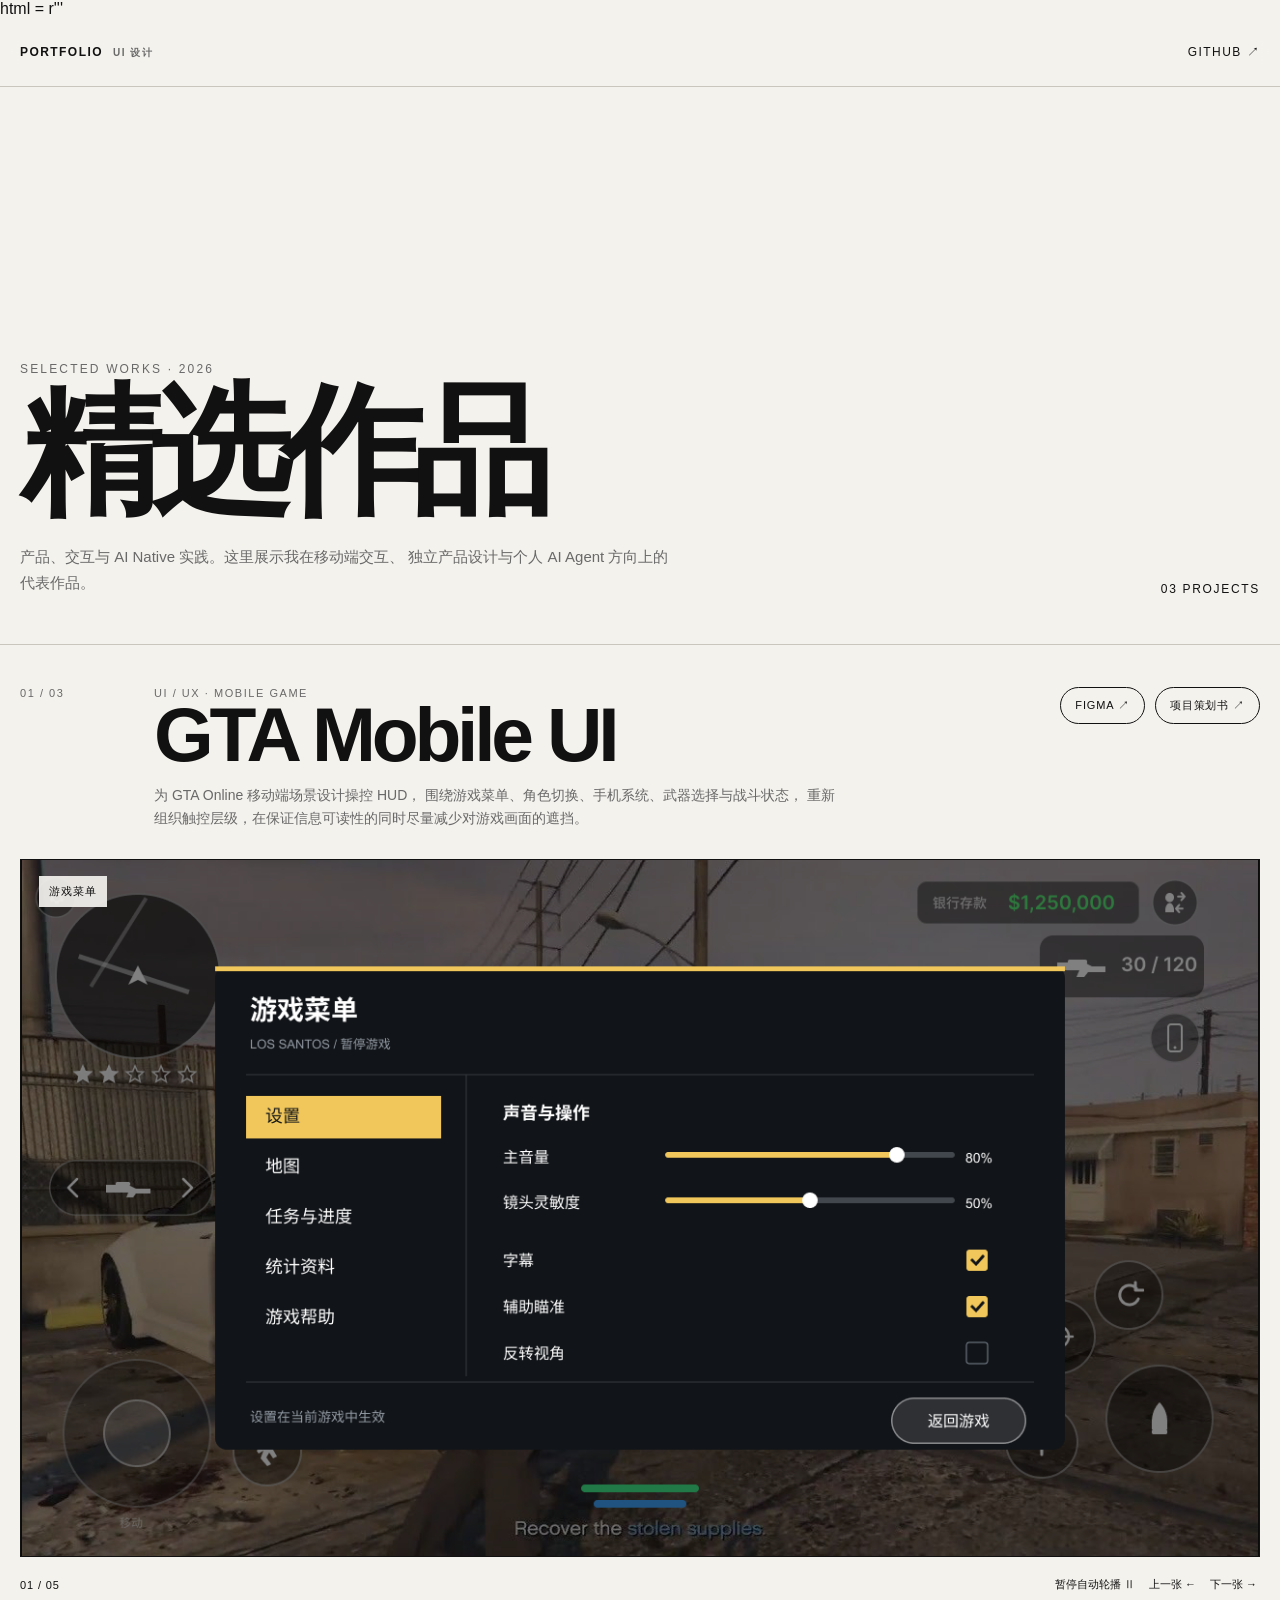
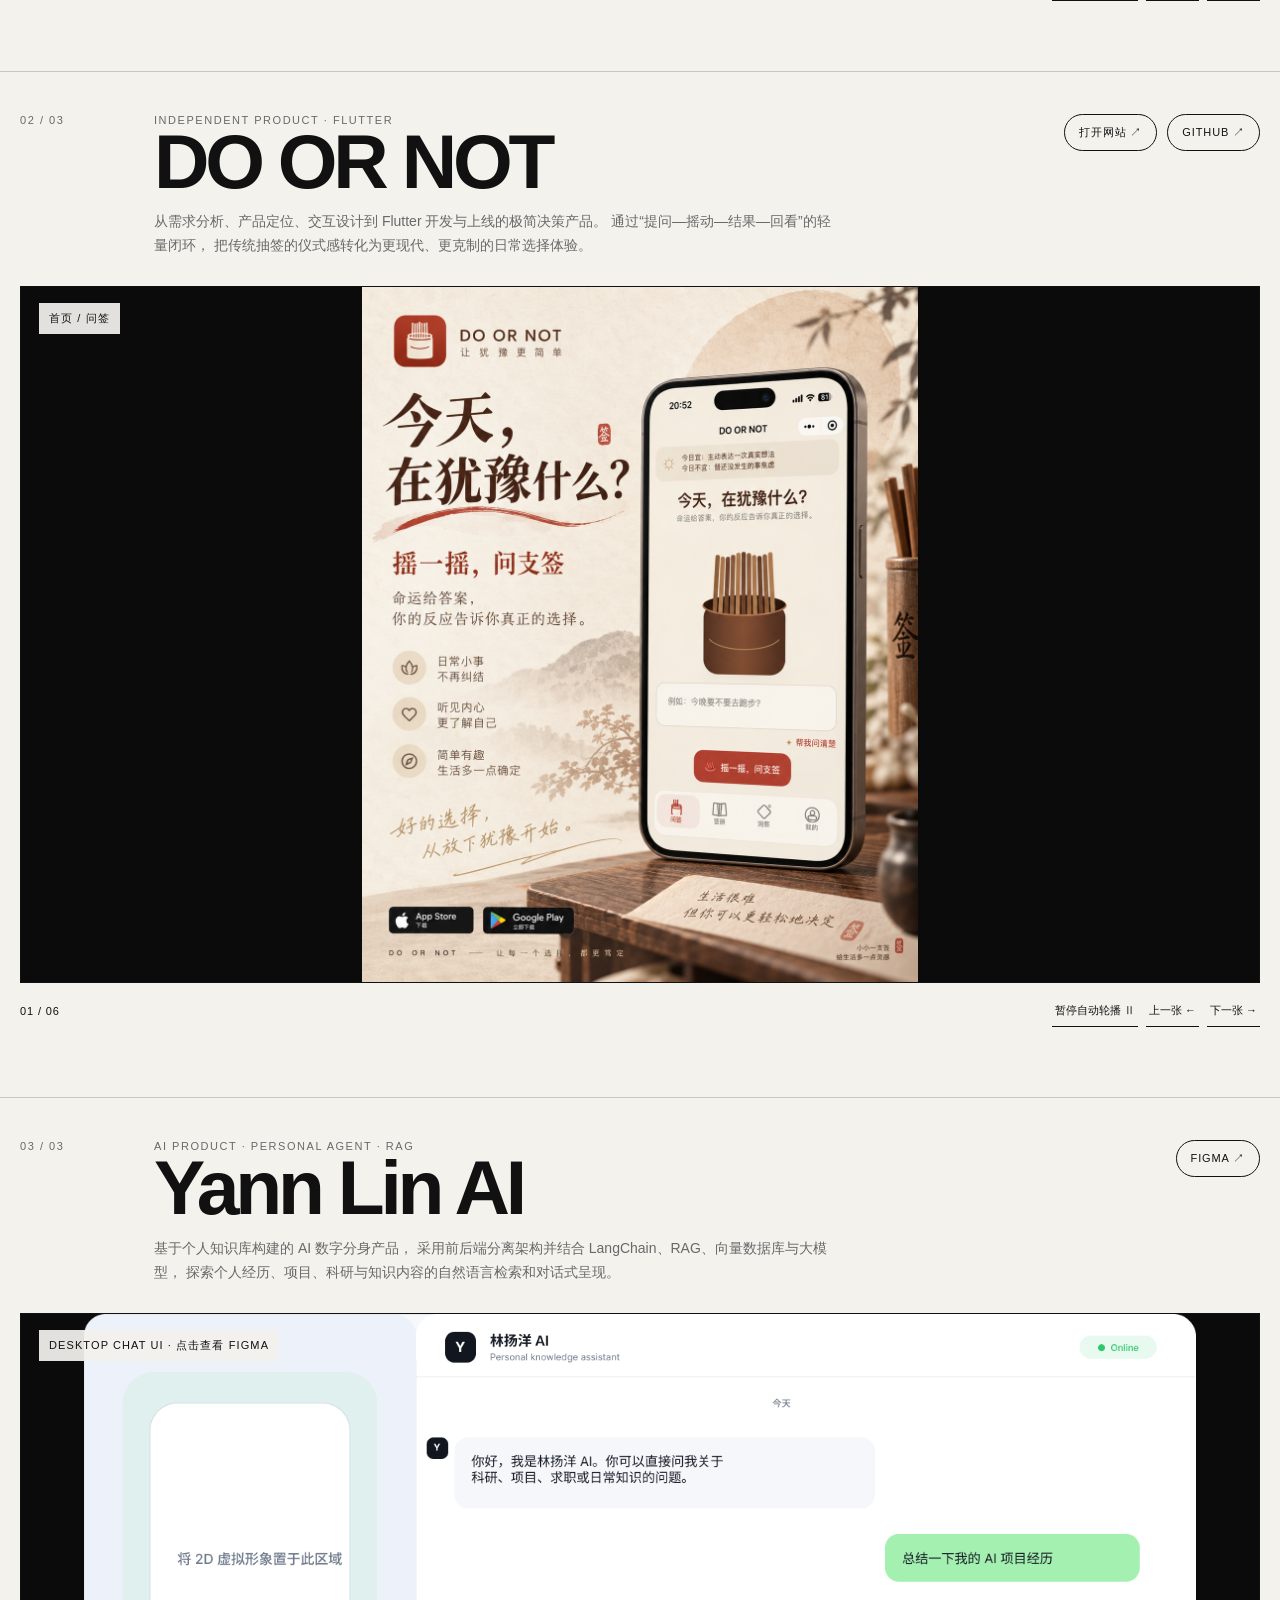
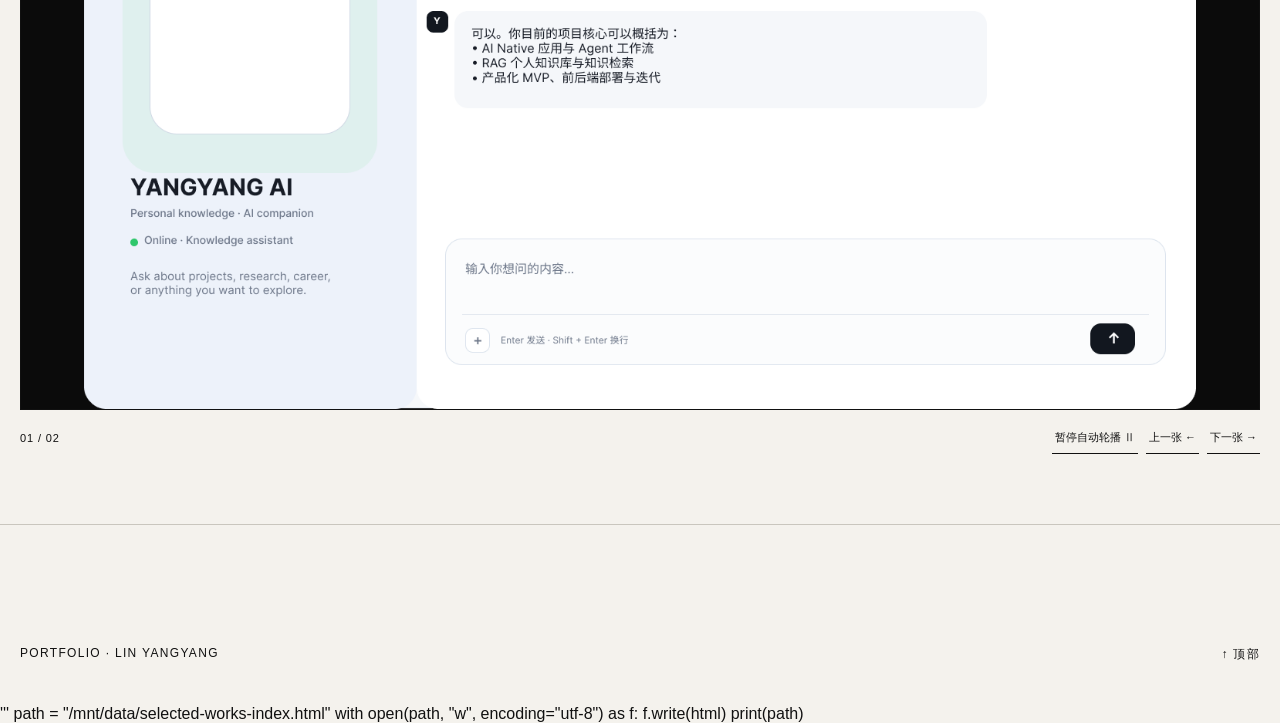
==== commit c0f32b5e: "Update index.html" ====
--- a/selected-works/index.html
+++ b/selected-works/index.html
@@ -726,7 +726,7 @@
         if (playing) {
           timer = setInterval(function () {
             show(current + 1);
-          }, 4200);
+          }, 3000);
         }
       }
 
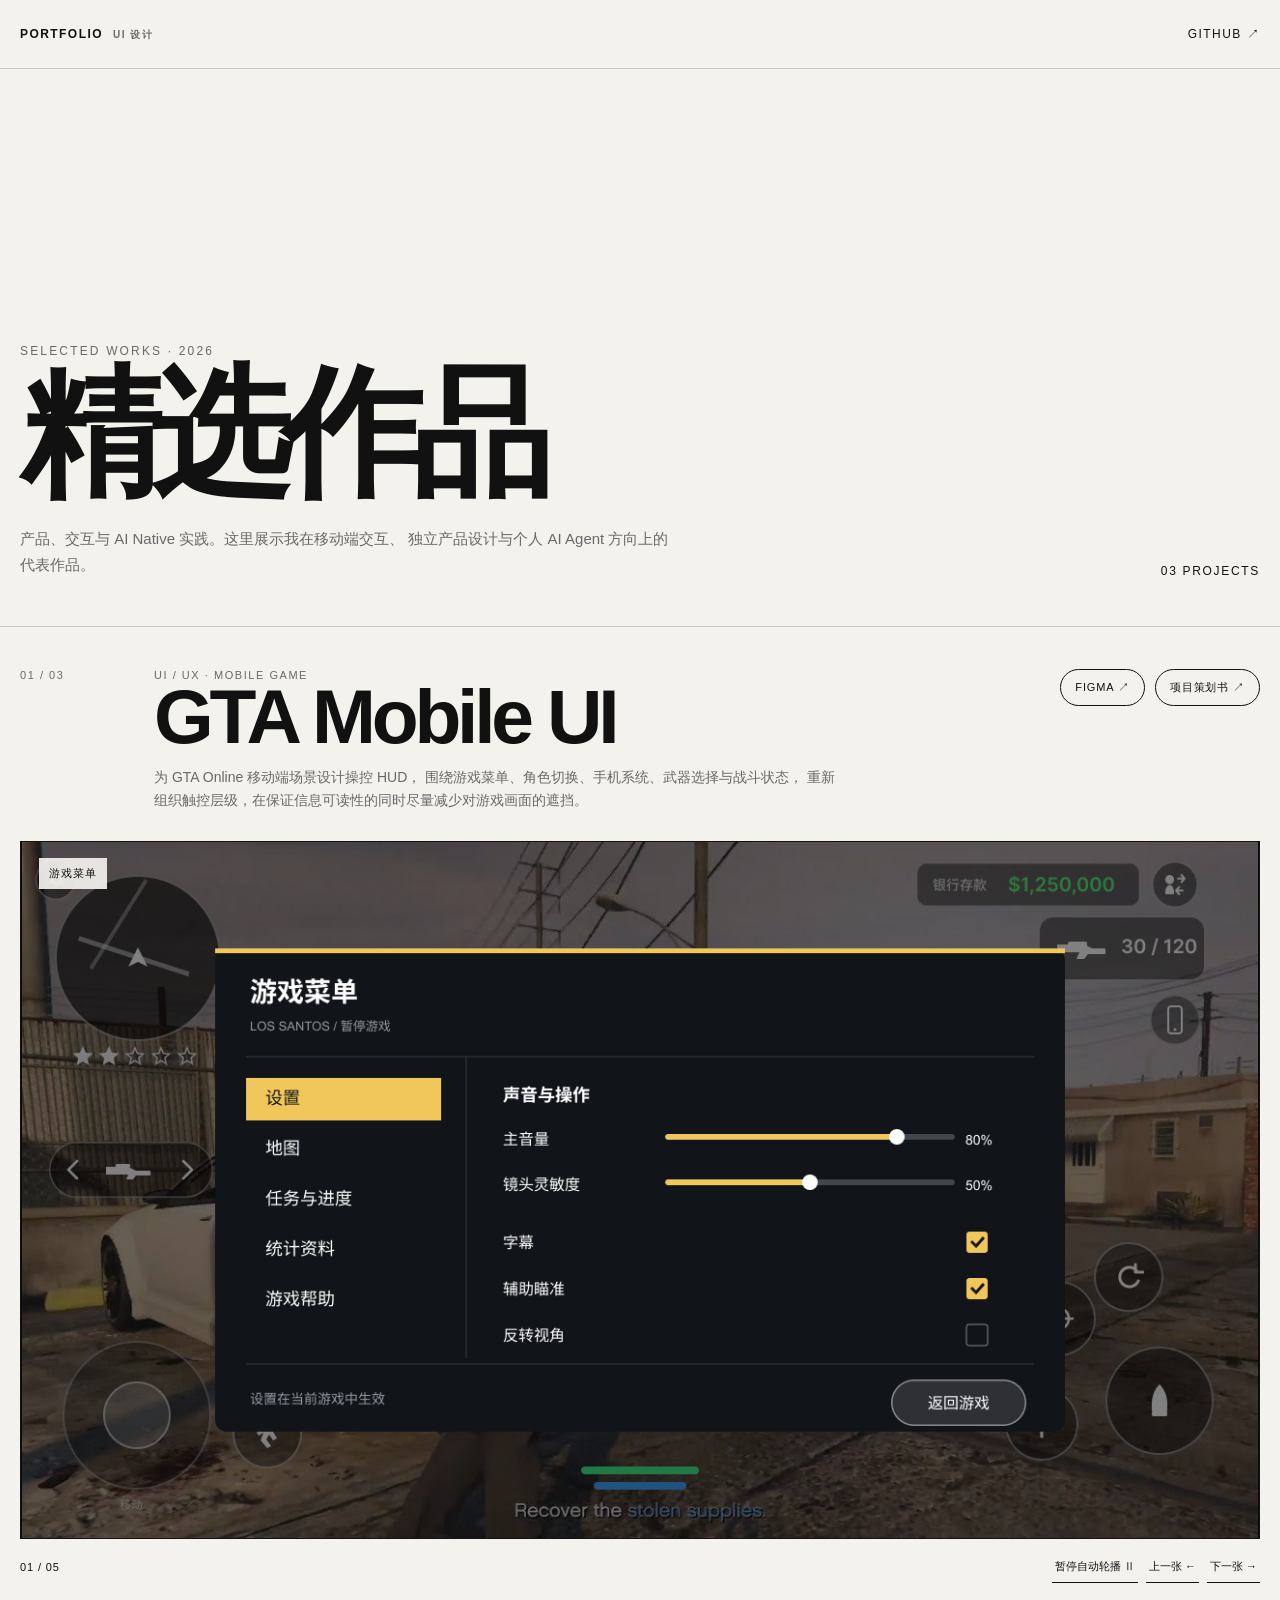
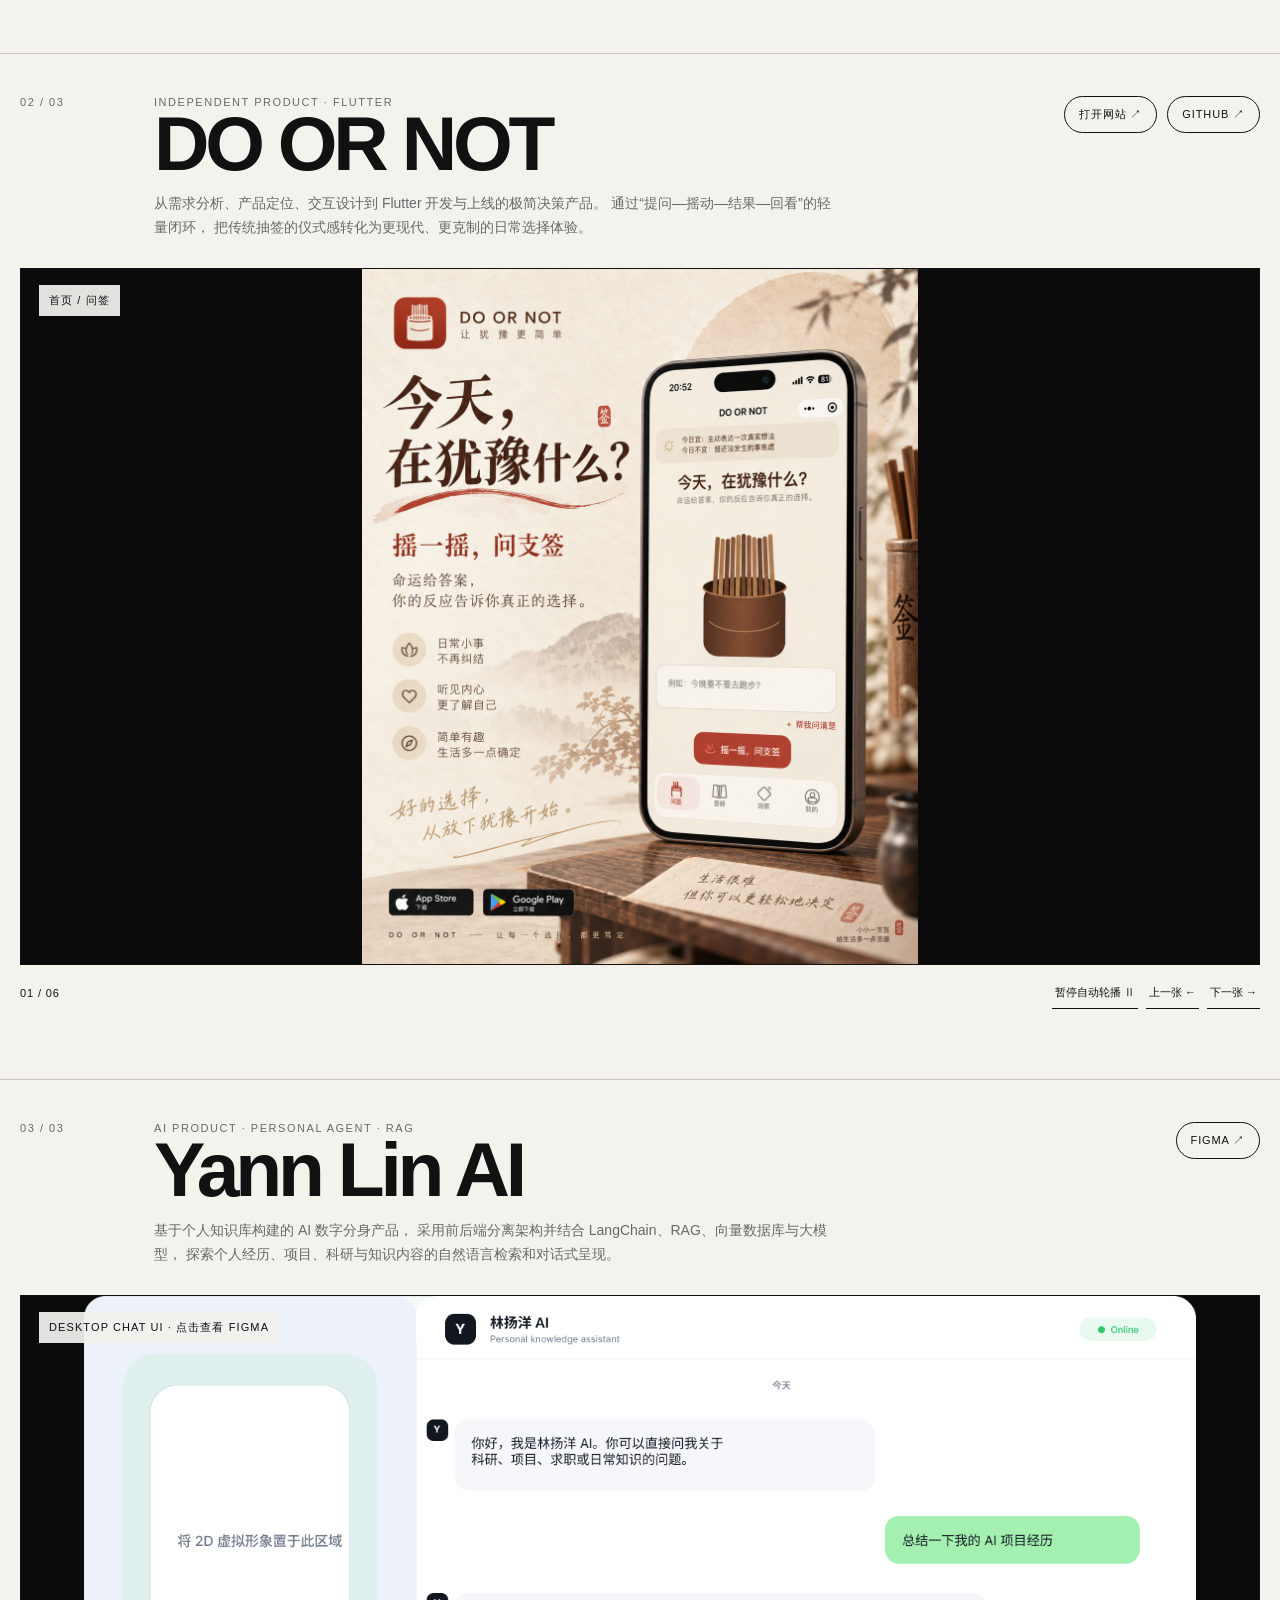
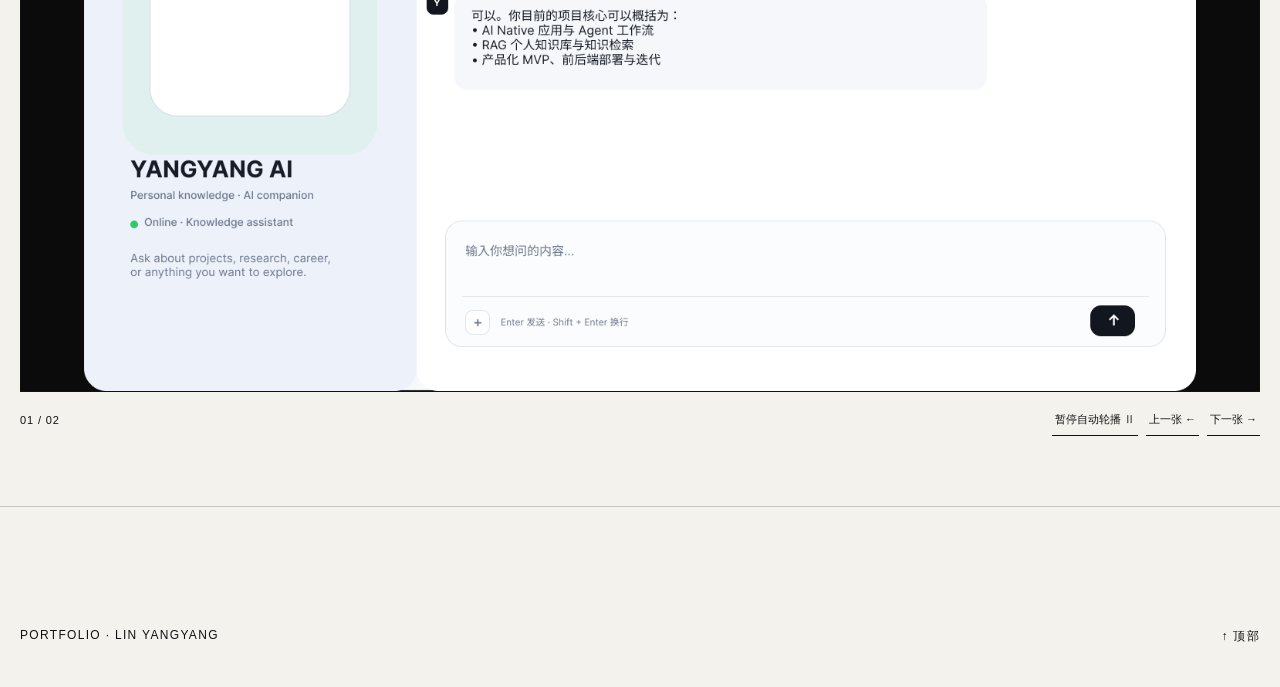
==== commit 21fcea6f: "Update index.html" ====
--- a/selected-works/index.html
+++ b/selected-works/index.html
@@ -1,4 +1,4 @@
-html = r'''<!doctype html>
+<!doctype html>
 <html lang="zh-CN">
 <head>
   <meta charset="utf-8">
@@ -764,8 +764,4 @@
   </script>
 </body>
 </html>
-'''
-path = "/mnt/data/selected-works-index.html"
-with open(path, "w", encoding="utf-8") as f:
-    f.write(html)
-print(path)
+
